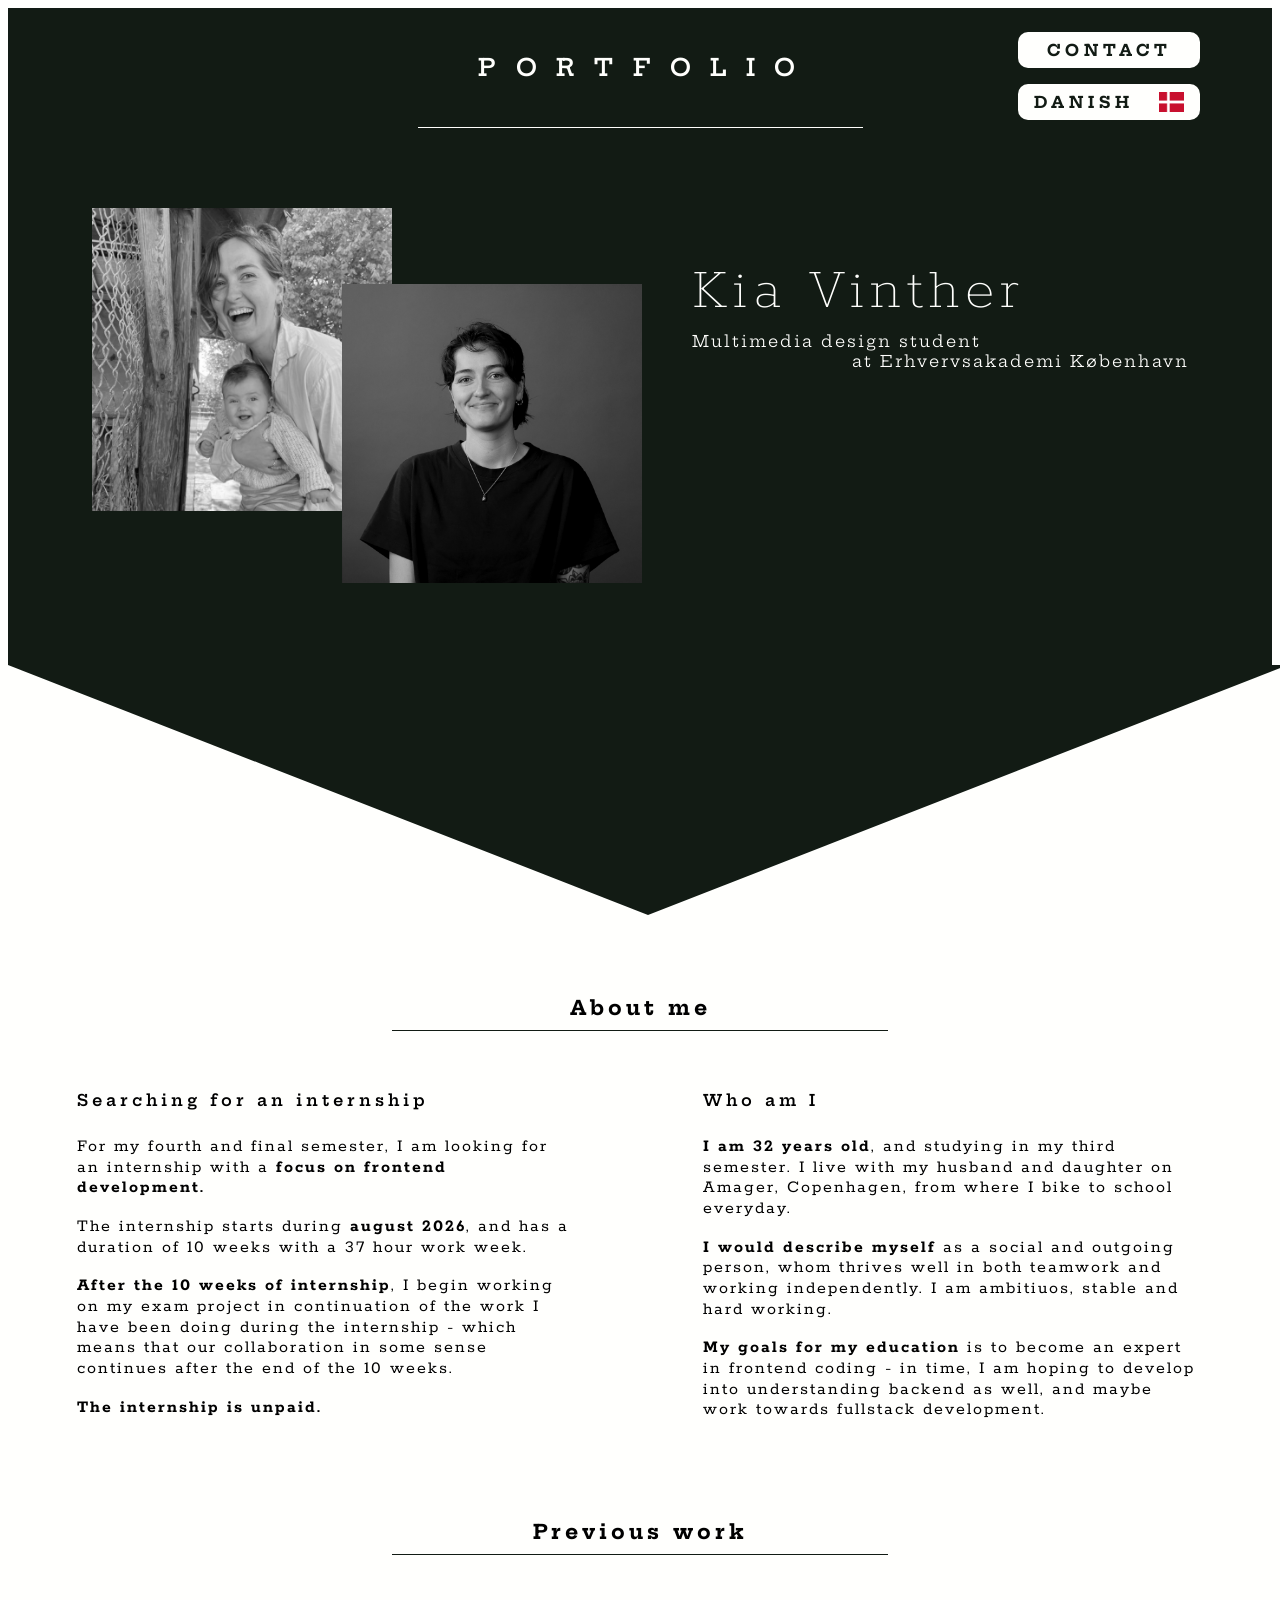
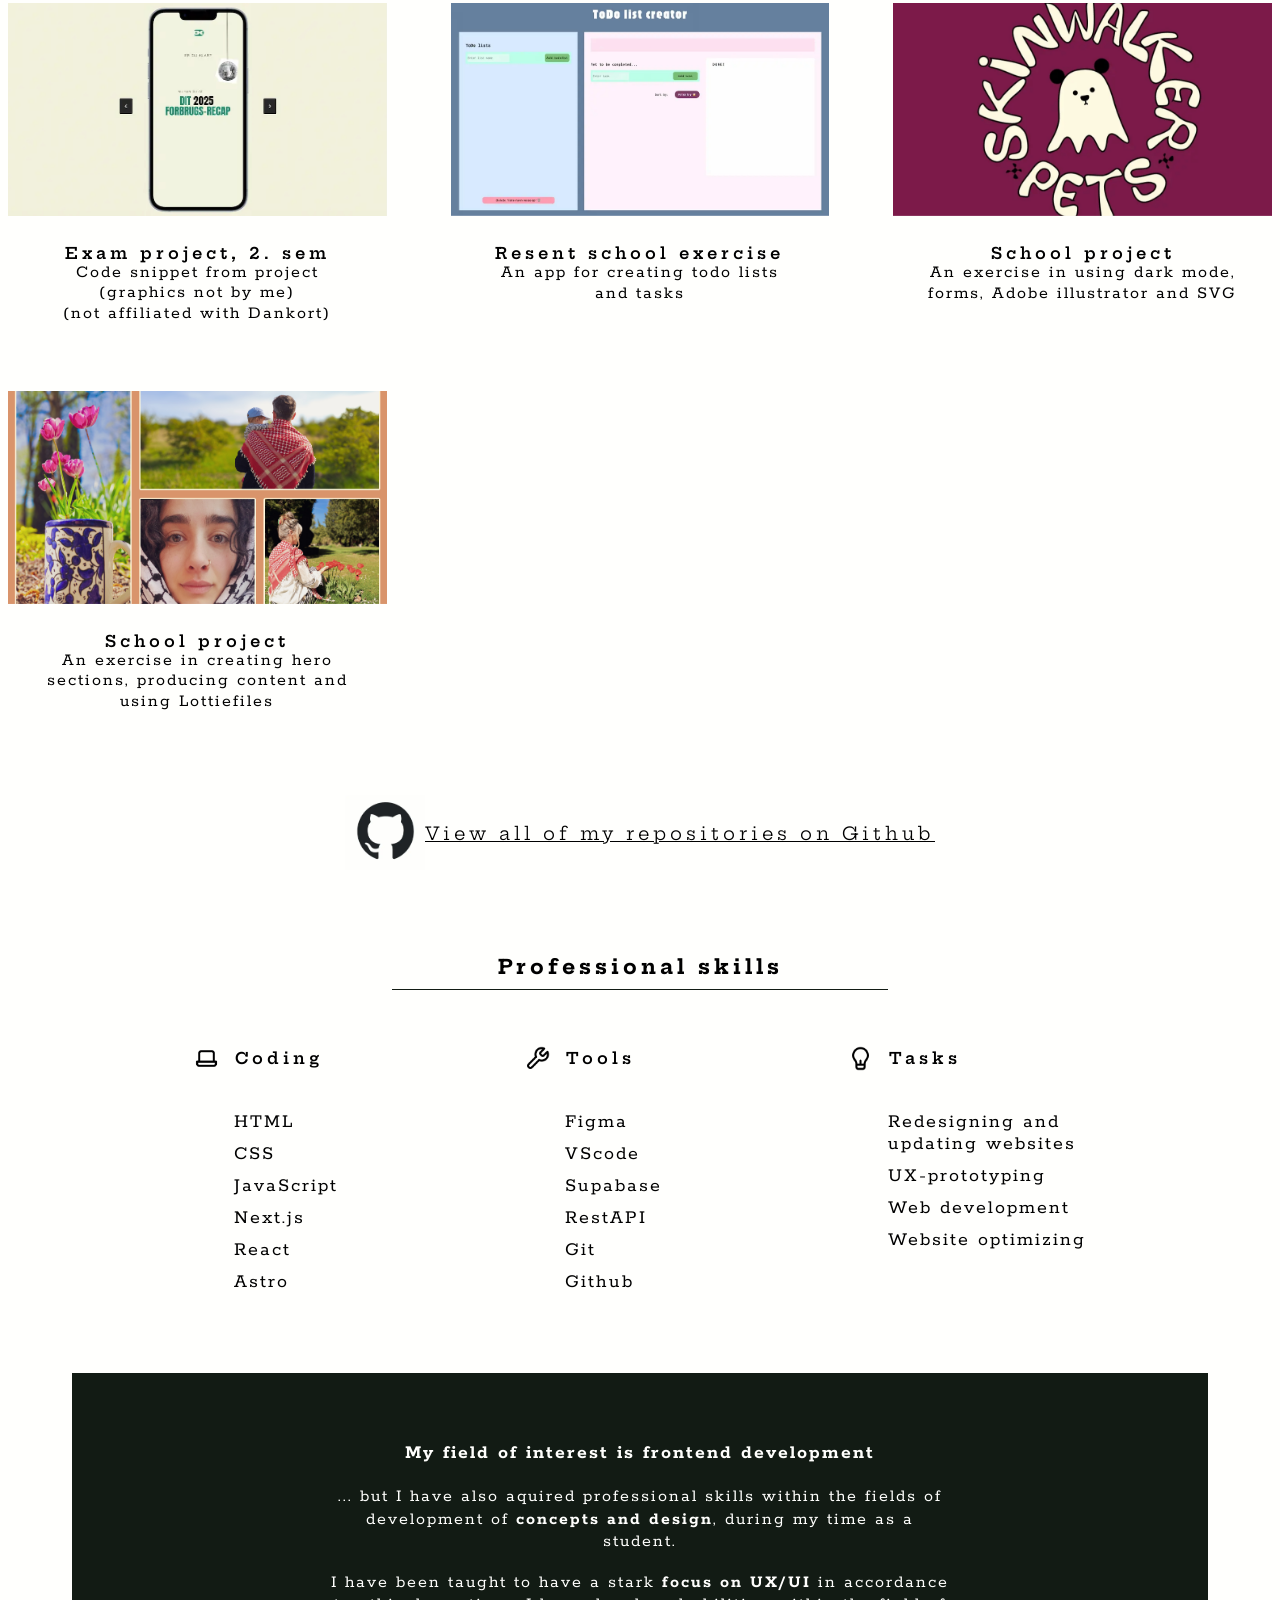
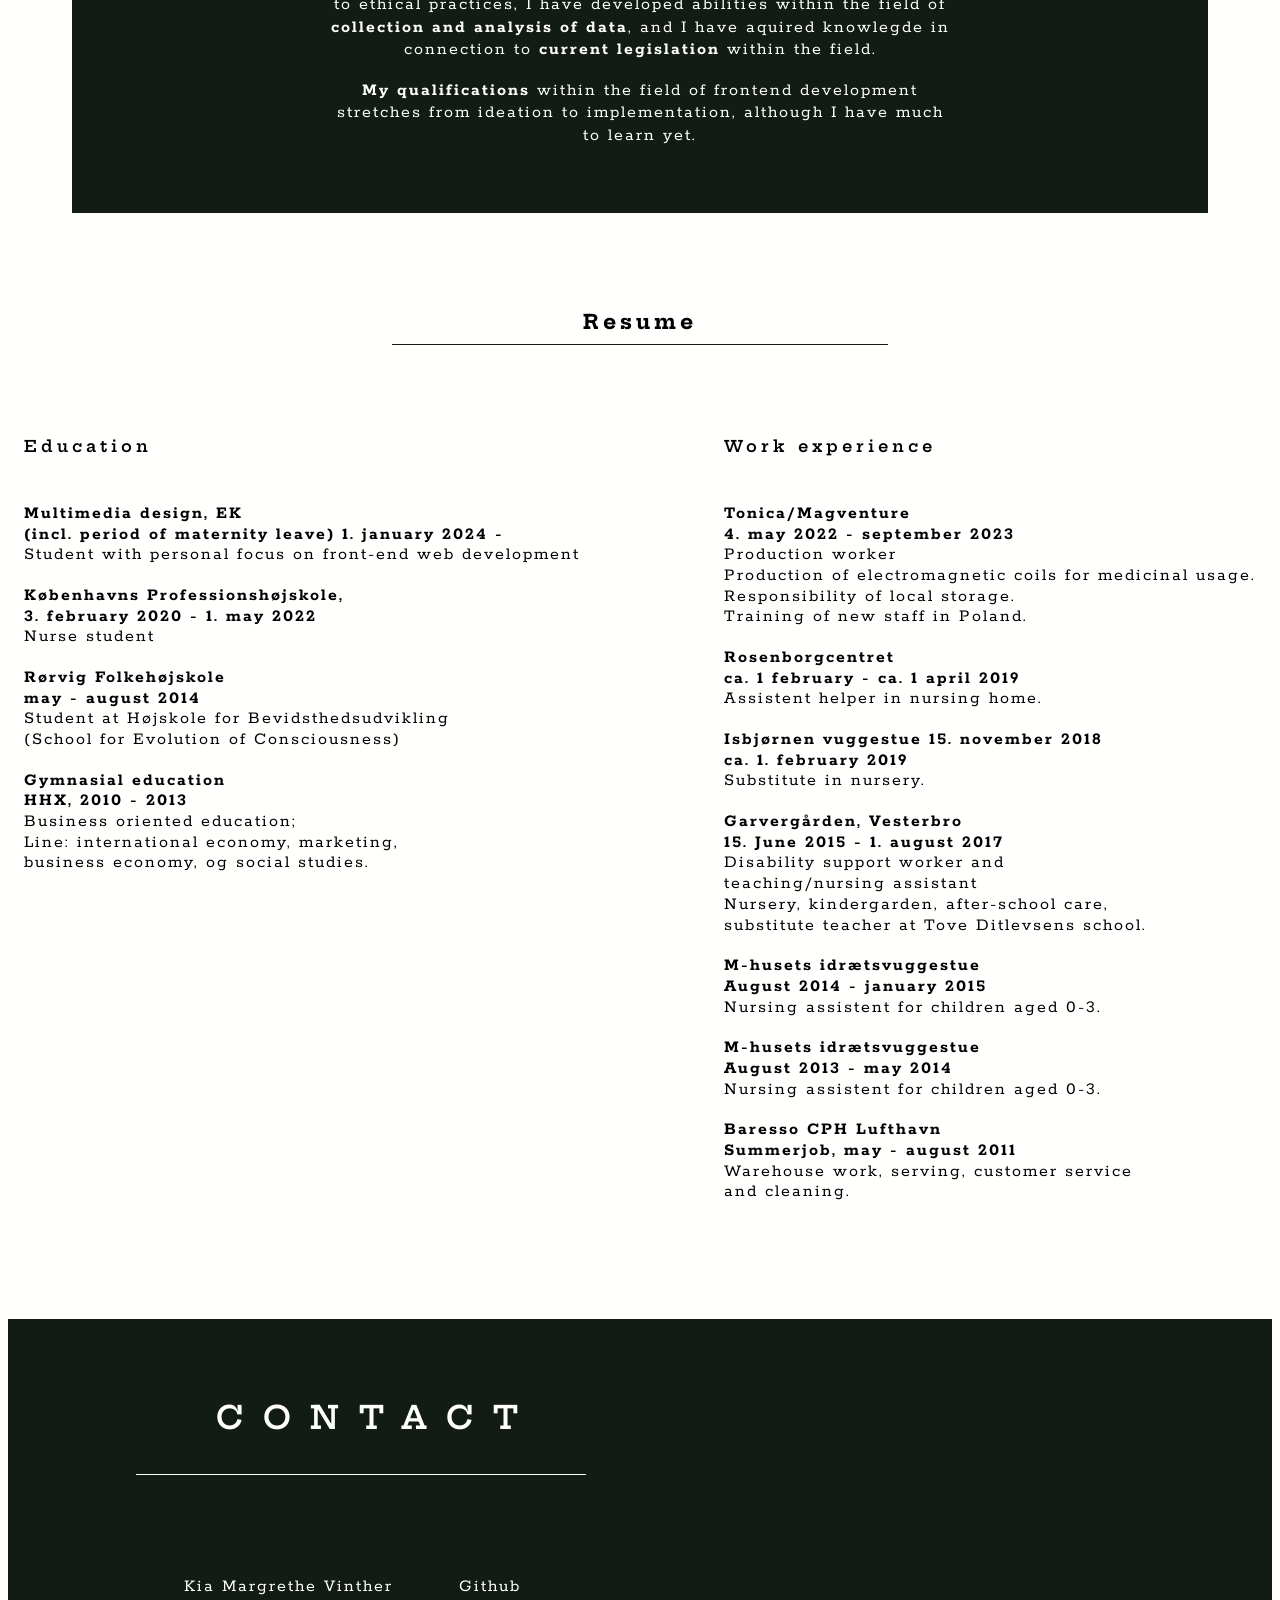
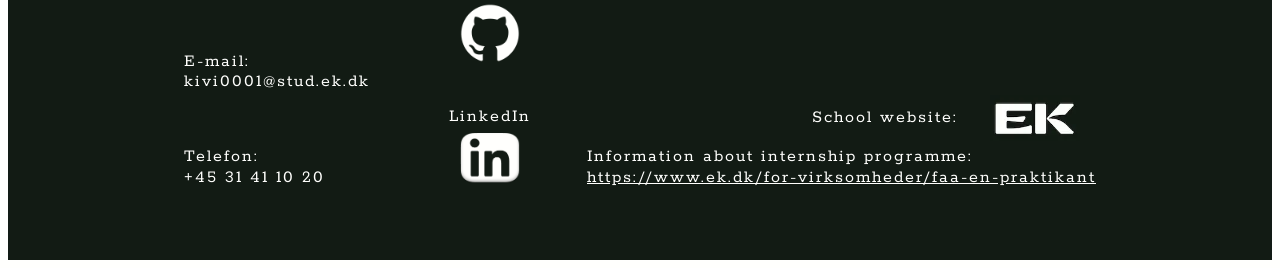
==== english.html @ f5291522 "english version added" ====
<!doctype html>
<html lang="en">
  <head>
    <meta charset="UTF-8" />
    <meta name="viewport" content="width=device-width, initial-scale=1.0" />
    <link rel="stylesheet" href="main.css" />
    <meta name="robots" content="noindex" />
    <title>Portfolio</title>
  </head>
  <body>
    <header>
      <section class="header-section">
        <div class="headline-div">
          <h1>PORTFOLIO</h1>
        </div>
        <div class="contact-button-div">
          <a href="#footer" target="_self">CONTACT</a>
          <a class="flag-btn" href="index.html" target="_self"
            >DANISH
            <img src="imgs/danish_flag.png" alt="a picture of a danish flag"
          /></a>
        </div>
      </section>
      <section class="hero-section">
        <div class="portrait-imgs">
          <img
            class="first-image"
            src="imgs/placeholder1.png"
            alt="a picture of Kia"
          />
          <img
            class="second-image"
            src="imgs/kia-foto.png"
            alt="a picture of Kia"
          />
        </div>
        <div class="name-present">
          <h2>Kia Vinther</h2>
          <h3 class="first-line">Multimedia design student</h3>
          <h3 class="second-line">at Erhvervsakademi København</h3>
        </div>
      </section>
      <section id="triangle"></section>
    </header>
    <main>
      <section class="about-me-section">
        <h4>About me</h4>
        <div class="about-me-div">
          <div class="searching-intership-div">
            <h5>Searching for an internship</h5>
            <p>
              For my fourth and final semester, I am looking for an internship
              with a <b>focus on frontend development.</b>
            </p>
            <p>
              The internship starts during <b>august 2026</b>, and has a
              duration of 10 weeks with a 37 hour work week.
            </p>
            <p>
              <b>After the 10 weeks of internship</b>, I begin working on my
              exam project in continuation of the work I have been doing during
              the internship - which means that our collaboration in some sense
              continues after the end of the 10 weeks.
            </p>
            <p><b>The internship is unpaid.</b></p>
          </div>
          <div class="who-am-i-div">
            <h5>Who am I</h5>
            <p>
              <b>I am 32 years old</b>, and studying in my third semester. I
              live with my husband and daughter on Amager, Copenhagen, from
              where I bike to school everyday.
            </p>
            <p>
              <b>I would describe myself</b> as a social and outgoing person,
              whom thrives well in both teamwork and working independently. I am
              ambitiuos, stable and hard working.
            </p>

            <p>
              <b>My goals for my education</b> is to become an expert in
              frontend coding - in time, I am hoping to develop into
              understanding backend as well, and maybe work towards fullstack
              development.
            </p>
          </div>
        </div>
      </section>
      <section class="previous-work-section">
        <h4>Previous work</h4>
        <div class="projects-div">
          <div>
            <div class="img-link">
              <a
                target="_blank"
                href="https://codepen.io/kimahivi/details/RNGwWvV"
              >
                <img
                  class="project-img"
                  src="imgs/recap.webp"
                  alt="et billede fra et udsnit af hjemmeside/projekt, som forestiller en telefon med grafisk indhold i."
                />
                <div class="overlay">
                  <p class="project-link-text">View in CodePen</p>
                </div>
              </a>
            </div>
            <h5>Exam project, 2. sem</h5>
            <p>
              Code snippet from project <br />(graphics not by me) <br />(not
              affiliated with Dankort)
            </p>
          </div>
          <div>
            <div class="img-link">
              <a
                target="_blank"
                href="https://kivi0001.github.io/todo_app_kia/"
              >
                <img
                  class="project-img"
                  src="imgs/todo.webp"
                  alt="et billede fra et udsnit af hjemmeside/projekt, af en todoliste app."
                />
                <div class="overlay">
                  <p class="project-link-text">View on Github pages</p>
                </div>
              </a>
            </div>
            <h5>Resent school exercise</h5>
            <p>An app for creating todo lists <br />and tasks</p>
          </div>
          <div>
            <div class="img-link">
              <a
                target="_blank"
                href="https://zingy-selkie-bb1a97.netlify.app/"
              >
                <img
                  class="project-img"
                  src="imgs/skinwalker.webp"
                  alt="et billede fra et udsnit af hjemmeside/projekt, af et logo med et spøgelse, og teksten: skinwalker pets."
                />
                <div class="overlay">
                  <p class="project-link-text">View on Netlify</p>
                </div>
              </a>
            </div>
            <h5>School project</h5>
            <p>
              An exercise in using dark mode,<br />forms, Adobe illustrator and
              SVG
            </p>
          </div>
          <div>
            <div class="img-link">
              <a
                target="_blank"
                href="https://joyful-beijinho-b82fd0.netlify.app/"
              >
                <img
                  class="project-img"
                  src="imgs/palestine.png"
                  alt="et billede fra et udsnit af hjemmeside/projekt, som forestiller fire forskellige billeder af mennesker og natur."
                />
                <div class="overlay">
                  <p class="project-link-text">View on Netlify</p>
                </div>
              </a>
            </div>
            <h5>School project</h5>
            <p>
              An exercise in creating hero <br />sections, producing content and
              <br />
              using Lottiefiles
            </p>
          </div>
        </div>
        <div class="view-github-div">
          <a
            target="_blank"
            href="https://github.com/kivi0001?tab=repositories"
          >
            <img src="imgs/github-for-light-bg.webp" alt="github logo" />
          </a>
          <a
            class="view-on-git-p"
            target="_blank"
            href="https://github.com/kivi0001?tab=repositories"
          >
            <p>View all of my repositories on Github</p>
          </a>
        </div>
      </section>
      <section class="professional-skills-section">
        <h4>Professional skills</h4>
        <div class="competencies-div">
          <div class="coding-div">
            <div class="prof-skills-headlines-divs">
              <div class="icon">
                <img
                  src="imgs/laptop.png"
                  alt="et ikon som forestiller en bærbar computer."
                />
              </div>
              <h5>Coding</h5>
            </div>
            <ul class="coding-ul">
              <li>HTML</li>
              <li>CSS</li>
              <li>JavaScript</li>
              <li>Next.js</li>
              <li>React</li>
              <li>Astro</li>
            </ul>
          </div>
          <div class="tools-div">
            <div class="prof-skills-headlines-divs">
              <div class="icon">
                <img
                  src="imgs/tool.png"
                  alt="et ikon som forestiller en svensknøgle."
                />
              </div>
              <h5>Tools</h5>
            </div>
            <ul class="tools-ul">
              <li>Figma</li>
              <li>VScode</li>
              <li>Supabase</li>
              <li>RestAPI</li>
              <li>Git</li>
              <li>Github</li>
            </ul>
          </div>
          <div class="tasks-div">
            <div class="prof-skills-headlines-divs">
              <div class="icon">
                <img
                  src="imgs/tasks_lightbulb.png"
                  alt="et ikon som forestiller en elpære."
                />
              </div>
              <h5>Tasks</h5>
            </div>
            <ul class="tasks-ul">
              <li>Redesigning and <br />updating websites</li>
              <li>UX-prototyping</li>
              <li>Web development</li>
              <li>Website optimizing</li>
            </ul>
          </div>
        </div>
        <div class="my-field-of-interest-div">
          <p class="first-line-p">
            My field of interest is frontend development
          </p>
          <p>
            ... but I have also aquired professional skills within the fields of
            development of <b>concepts and design</b>, during my time as a
            student.
          </p>

          <p>
            I have been taught to have a stark <b>focus on UX/UI</b> in
            accordance to ethical practices, I have developed abilities within
            the field of <b>collection and analysis of data</b>, and I have
            aquired knowlegde in connection to <b>current legislation</b> within
            the field.
          </p>

          <p>
            <b>My qualifications</b> within the field of frontend development
            stretches from ideation to implementation, although I have much to
            learn yet.
          </p>
        </div>
      </section>
      <section class="resume-section">
        <h4>Resume</h4>
        <div class="resume-div">
          <div class="education-div">
            <h5>Education</h5>
            <ul>
              <li>
                <p>
                  Multimedia design, EK <br />(incl. period of maternity leave)
                  1. january 2024 -
                </p>
                <p>Student with personal focus on front-end web development</p>
              </li>
              <li>
                <p>
                  Københavns Professionshøjskole, <br />3. february 2020 - 1.
                  may 2022
                </p>
                <p>Nurse student</p>
              </li>
              <li>
                <p>Rørvig Folkehøjskole <br />may - august 2014</p>
                <p>
                  Student at Højskole for Bevidsthedsudvikling <br />(School for
                  Evolution of Consciousness)
                </p>
              </li>
              <li>
                <p>Gymnasial education <br />HHX, 2010 - 2013</p>
                <p>
                  Business oriented education; <br />Line: international
                  economy, marketing, <br />business economy, og social studies.
                </p>
              </li>
            </ul>
          </div>
          <div class="work-experience-div">
            <h5>Work experience</h5>
            <ul>
              <li>
                <p>Tonica/Magventure <br />4. may 2022 - september 2023</p>
                <p>
                  Production worker <br />
                  Production of electromagnetic coils for medicinal usage.
                  <br />Responsibility of local storage. <br />Training of new
                  staff in Poland.
                </p>
              </li>
              <li>
                <p>Rosenborgcentret <br />ca. 1 february - ca. 1 april 2019</p>
                <p>Assistent helper in nursing home.</p>
              </li>
              <li>
                <p>
                  Isbjørnen vuggestue 15. november 2018 <br />ca. 1. february
                  2019
                </p>
                <p>Substitute in nursery.</p>
              </li>
              <li>
                <p>
                  Garvergården, Vesterbro <br />15. June 2015 - 1. august 2017
                </p>
                <p>
                  Disability support worker and <br />teaching/nursing assistant
                  <br />Nursery, kindergarden, after-school care,
                  <br />substitute teacher at Tove Ditlevsens school.
                </p>
              </li>
              <li>
                <p>M-husets idrætsvuggestue <br />August 2014 - january 2015</p>
                <p>Nursing assistent for children aged 0-3.</p>
              </li>
              <li>
                <p>M-husets idrætsvuggestue <br />August 2013 - may 2014</p>
                <p>Nursing assistent for children aged 0-3.</p>
              </li>
              <li>
                <p>Baresso CPH Lufthavn <br />Summerjob, may - august 2011</p>
                <p>
                  Warehouse work, serving, customer service <br />and cleaning.
                </p>
              </li>
            </ul>
          </div>
        </div>
      </section>
    </main>
    <footer id="footer">
      <div class="footer-headline-div">
        <h1>CONTACT</h1>
      </div>
      <section class="footer-contact-section">
        <div class="personal-contact-info-div">
          <p>Kia Margrethe Vinther</p>
          <p>E-mail: <br />kivi0001@stud.ek.dk</p>
          <p>Telefon: <br />+45 31 41 10 20</p>
        </div>
        <div class="links-git-linkedin-div">
          <div class="github-footer-div">
            <p>Github</p>
            <a
              target="_blank"
              href="https://github.com/kivi0001?tab=repositories"
            >
              <img src="imgs/github-for-dark-bg.png" alt="Et github ikon." />
            </a>
          </div>
          <div class="linkedin-footer-div">
            <p>LinkedIn</p>
            <a
              target="_blank"
              href="https://www.linkedin.com/in/kia-vinther-4b3834bb/"
            >
              <img src="imgs/linked-in-icon.png" alt="Et linkedin ikon." />
            </a>
          </div>
        </div>
        <div class="school-info-div">
          <div class="school-website-div">
            <p>School website:</p>
            <a target="_blank" href="https://www.ek.dk/">
              <img
                src="imgs/ek-logo.webp"
                alt="et logo fra Københavns Erhvervsakademi."
              />
            </a>
          </div>
          <div class="internship-link-div">
            <p>Information about internship programme:</p>
            <a
              target="_blank"
              href="https://www.ek.dk/for-virksomheder/faa-en-praktikant"
              >https://www.ek.dk/for-virksomheder/faa-en-praktikant</a
            >
          </div>
        </div>
      </section>
    </footer>
  </body>
</html>
---- main.css ----
@font-face {
    font-family: 'rokkitt';
    src: url(fonts/Rokkitt/Rokkitt-VariableFont_wght.ttf);
}

@font-face {
    font-family: 'hepta';
    src: url(fonts/Hepta_Slab/HeptaSlab-VariableFont_wght.ttf);
}

/* GENERAL STYLES */

html, body{
    background-color: #fffffd;
    scroll-behavior: smooth;
}

h1{
    padding: 1em 2em 0.5em 2.5em;
    letter-spacing: 20px;
    font-weight: 600;
}

h2,
p{
    font-family: rokkitt;
}

p{
    font-size: 18px;
    line-height: 1.15;
    letter-spacing: 2px
}

h1,
h3,
h4,
h5{
    font-family: hepta;
}

h4{
    font-size: 20px;
    letter-spacing: 4px;
    text-align: center;
    margin: 4em 30vw 1em 30vw;
    border-bottom: 1.5px solid #121B14;
    padding-bottom: 0.5em;
}

h5{
    font-size: 16px;
    letter-spacing: 4px;
    font-weight: 600;
}

li{
    font-family: rokkitt;
    font-size: 20px;
    letter-spacing: 2px;
    list-style-type: none;
}

/* HEADER */

.header-section{
    background-color: #121B14;
    color: #fffffd;
    display: grid;
    grid-template-columns: 1fr 1fr 1fr;
        padding: 0em 4em;
}


.headline-div{
    grid-column: 2;
    text-align: center;
    border-bottom: 1.5px solid #fffffd;
}

.contact-button-div{
    margin-top: 1em;
    display: flex;
    flex-direction: column;
    align-items: end;
}

.contact-button-div a{
    background-color: #fffffd;
    color: #121B14;
    padding: 0.5em 1em;
    margin: 0.5em;
    width: 150px;
    text-decoration: none;
    font-weight: 600;
    letter-spacing: 5px;
    font-family: hepta;
    font-weight: bold;
    text-align: center;
    border-radius: 10px;
}

.contact-button-div a:hover{
    background-color: #121B14;
    color: #fffffd;
    border: 1.5px solid #fffffd;
    cursor: pointer;
}

.flag-btn{
    display: flex;
    justify-content: space-between;
}

.flag-btn img{
    width: 25px;
}

.hero-section{
    background-color: #121B14;
    color: #fffffd;
    display: flex;
    padding: 5em 4em;
    justify-content: center;
}

.portrait-imgs{
    display: grid;
    grid-template-columns: repeat(12, 1fr);
}

.first-image,
.second-image{
    max-width: 300px;
   
}

.first-image{
    grid-column: 1 / 7;
    grid-row: 1 / 5;
}

.second-image{
    grid-column: 6 / -1;
    grid-row: 2 / 6;
}

.name-present{
    display: flex;
    flex-direction: column;
}

.name-present h2{
    font-weight: 100;
    font-size: 60px;
    letter-spacing: 6px;
    margin-bottom: 5px;
}

.first-line,
.second-line{
    font-size: 16px;
    font-weight:normal;
    letter-spacing: 2px;
    margin: 0;
}

.second-line{
    padding-left: 10em;
}

#triangle{
    display: grid;
    Grid-template-columns: repeat(auto-fit, minmax(400px, 1fr));
      width: 0;
      height: 0;
      border-left: 50vw solid transparent;
      border-right: 50vw solid transparent;
      border-top: 250px solid #121B14;
    
}


/* MAIN */

main{
    max-width: 1600px;
    margin: auto;
}

/* ABOUT ME */

.about-me-div{
    display: flex;
    flex-wrap: wrap;
    justify-content: center;
    gap: 10%;
    margin-top: 2em;
}

.about-me-div div{
    max-width: 500px;
}


/* PREVIOUS WORK */
/* mangler hover funktioner */

.previous-work-section{
    margin-top: 5em;
}

.projects-div{
    display: grid;
    Grid-template-columns: repeat(auto-fit, minmax(350px, 1fr));
    row-gap: 3em;
    column-gap: 4em;
    margin-top: 3em;
    align-content: center;
}

.projects-div div h5{
    text-align: center;
}


.img-link{
    max-width: 500px;
    position: relative;
}


.img-link img{
    max-width: 100%;
    height: 100%;
    object-fit: contain;
}

.project-img {
  display: block;
  width: 100%;
  height: auto;
}

.overlay {
  position: absolute;
  top: 0;
  bottom: 0;
  left: 0;
  right: 0;
  height: 100%;
  width: 100%;
  opacity: 0;
  transition: .5s ease;
  background-color: #121B14;
}

.img-link:hover .overlay {
  opacity: 85%;
}

.project-link-text {
  color: white;
  font-size: 24px;
  text-decoration: underline;
  line-height: 1.5;
  position: absolute;
  top: 50%;
  left: 50%;
  transform: translate(-50%, -50%);
  text-align: center;
}


.projects-div h5{
    margin-bottom: 0;
}

.projects-div p{
    margin-top: 0;
    text-align: center;
}

.view-github-div{
    display: flex;
    flex-wrap: wrap;
    justify-content: center;
    align-items: center;
    margin: 4em;
}

.view-github-div a{
    color: black;
}

.view-github-div p{
    font-family: hepta;
    letter-spacing: 4px;
}

.view-github-div a img{
    max-width: 80px;
    height: 75px;
}

.view-on-git-p p:hover{
    cursor: pointer;
    font-size: 18px;
    font-weight: bold;
    padding: 1em;
    border: 1.5px solid #121B14;
    border-radius: 20px;
}

.git-logo-div img{
    width: 100%;
    height: 100%;
    object-fit: cover;
}

/* PROFESSIONAL SKILLS */

.competencies-div{
    display: flex;
    flex-wrap: wrap;
    justify-content: space-evenly;
    margin-top: 2rem;
}

.prof-skills-headlines-divs{
    display: flex;
    align-items: center;
    column-gap: 1em;
}

.tasks-ul li,
.tools-ul li,
.coding-ul li{
    margin-top: 0.5em;
}

.icon{
    max-width: 25px;
    height: 25px;
}
.icon img{
    width: 100%;
    height: auto;
}

.my-field-of-interest-div{
    background-color: #121B14;
    color: #fffffd;
    text-align: center;
    padding: 3em 20vw;
    margin: 5vw;
}


.my-field-of-interest-div p{
    line-height: 1.25;
}
.first-line-p{
    font-size: 20px;
    font-weight: bold;
    
}

/* RESUME */

.resume-section{
    margin-top: 6em;
    margin-bottom: 6em;
}

.resume-div{
    display: flex;
    flex-wrap: wrap;
    justify-content: space-evenly;
    column-gap: 8em;
    margin-top: 4em;
}

ul li p:first-child{
    font-weight: bold;
}

li p{
    margin: 0;
}



.education-div ul,
.work-experience-div ul{
    padding: 0;
    margin-top: 3em;
}

.education-div ul li,
.work-experience-div ul li{
    margin-bottom: 1em;
}

/* FOOTER */

footer{
    background-color: #121B14;
    color: #fffffd;
    padding: 1.5em 8em;
}

.footer-headline-div{
    max-width: 450px;
    text-align: center;
    border-bottom: 1.5px solid #fffffd;
}

.footer-contact-section{
    display: flex;
    flex-wrap: wrap;
    justify-content: space-between;
    padding: 3em;

}

.personal-contact-info-div p{
    margin-top: 3em;
}

.personal-contact-info-div p:last-child{
    margin-bottom: 0;
}

.links-git-linkedin-div{
    margin-top: auto;
}

.links-git-linkedin-div div a img{
    max-width: 60px;
}

.links-git-linkedin-div div{
    margin-top: 2.5em;
    text-align: center;
}

.links-git-linkedin-div div p{
    margin-bottom: 5px;
}

.github-footer-div a img:hover{
    border: 2px solid #fffffd;
    border-radius: 35px;
    padding: 4px;
}

.linkedin-footer-div a img:hover{
    border: 2px solid #fffffd;
    border-radius: 20px;
    padding: 4px 4px 2px 4px;
}

.school-website-div{
    display: flex;
    column-gap: 1em;
    justify-content: end;
}

.school-info-div{
    margin-top: auto;
}

.school-website-div a img{
    max-width: 90px;
    margin-top: 5px;
}

.school-website-div a{
    padding: 0em 1em;
}

.school-website-div a:hover{
    border: 2px solid #fffffd;
    border-radius: 10px;
}

.internship-link-div p{
    margin: 0;
}

.internship-link-div a{
    font-size: 18px;
    font-family: rokkitt;
    letter-spacing: 2px;
    color: #fffffd;
}

.internship-link-div a:hover{
    border: 2px solid #fffffd;
    border-radius: 10px;
}



@media (max-width: 800px) {
    .header-section{
        display: block;
        padding: 0em 2em;
    }

    .contact-button-div{
        flex-direction: row;
        justify-content: center;
    }

    .contact-button-div a{
        width: 100px;
        font-size: 10px;
    }

    .flag-btn img{
        width: 18px;
    }

    .headline-div{
        padding-top: 1em;
        margin-bottom: 1em;
    }
    h1{
        font-size: 14px;
        padding: 1em 1em 0.5em 1.5em;
        text-align: center;
    }

    .first-image{
        display: none;
    }

    .second-image{
        grid-column: 1 / -1;
        grid-row: 1 / 2;
    }

    .name-present h2{
        font-size: 32px;
    }

    .first-line,
    .second-line{
        font-size: 12px;
        padding: 0 1em;

    }

    .hero-section{
        flex-direction: column;
        align-items: center;
        padding: 2em;
    }

    .headline-div{
        grid-column: 1;
    }


    #triangle{
        border-top: 100px solid #121B14;
    }

    h4{
        margin: 4em;
    }
    .about-me-div{
        gap: 0;
    }

    .projects-div div h5{
        text-align: center;
    }

    .view-on-git-p{
        display: none;
    }

    .competencies-div{
        flex-direction: column;
        align-items: center;
    }

    .competencies-div div{
        width: 275px;
    }

    .my-field-of-interest-div{
        padding: 3em;
    }

    #footer{
        padding: 1em;
    }

    .footer-headline-div{
        margin: 1em 3em;
    }

    .footer-contact-section{
        flex-direction: column;
        row-gap: 2em;
        padding: 2em;
    }

    .personal-contact-info-div p{
        margin-top: 1em;
    }

    .links-git-linkedin-div{
        display: flex;
        justify-content: space-around;
    }

    .linkedin-footer-div a img{
        margin-top: 5px;
    }

   .school-info-div{
    margin-top: 2em;
   }

   .school-website-div{
    justify-content: space-between;
    column-gap: 0;
   }

   .internship-link-div{
    margin-top: 2em;
   }

}
/* Generelt mangler:

bevægelse i scroll funktioner
engelsk version */
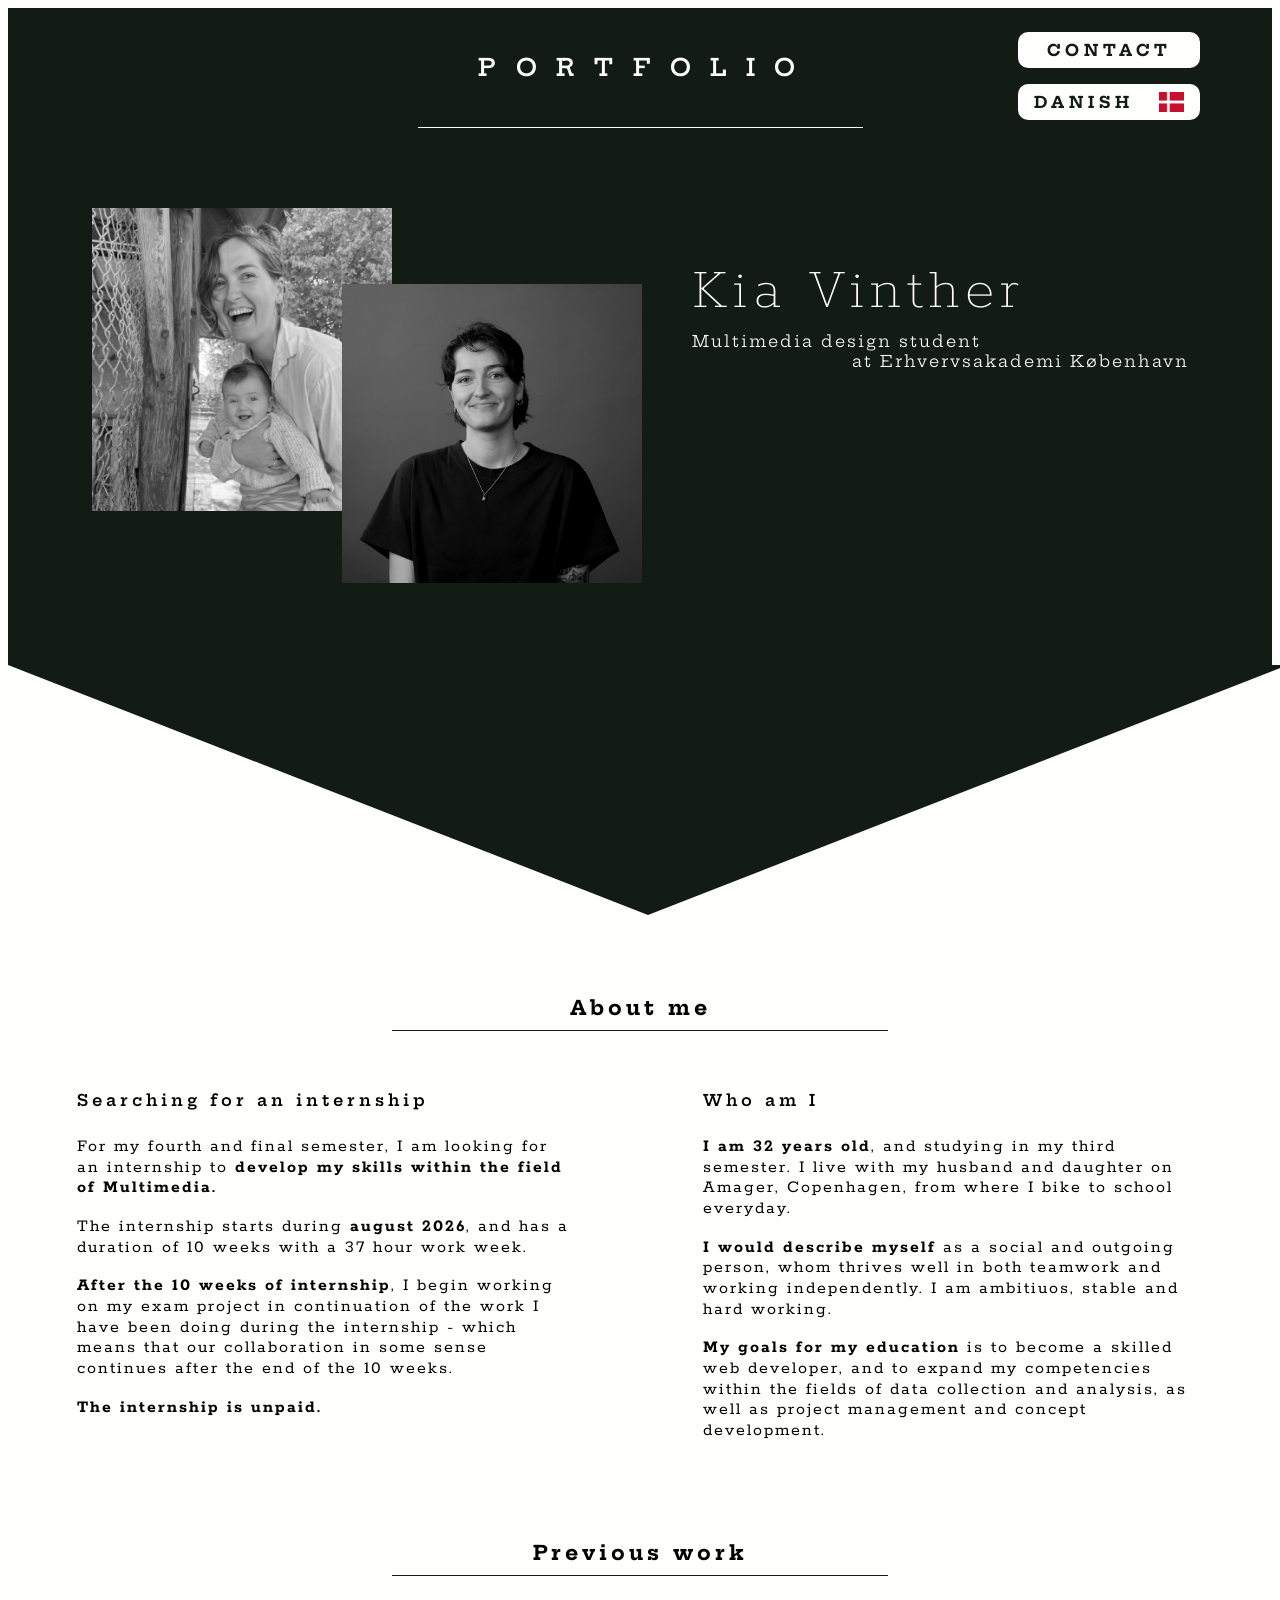
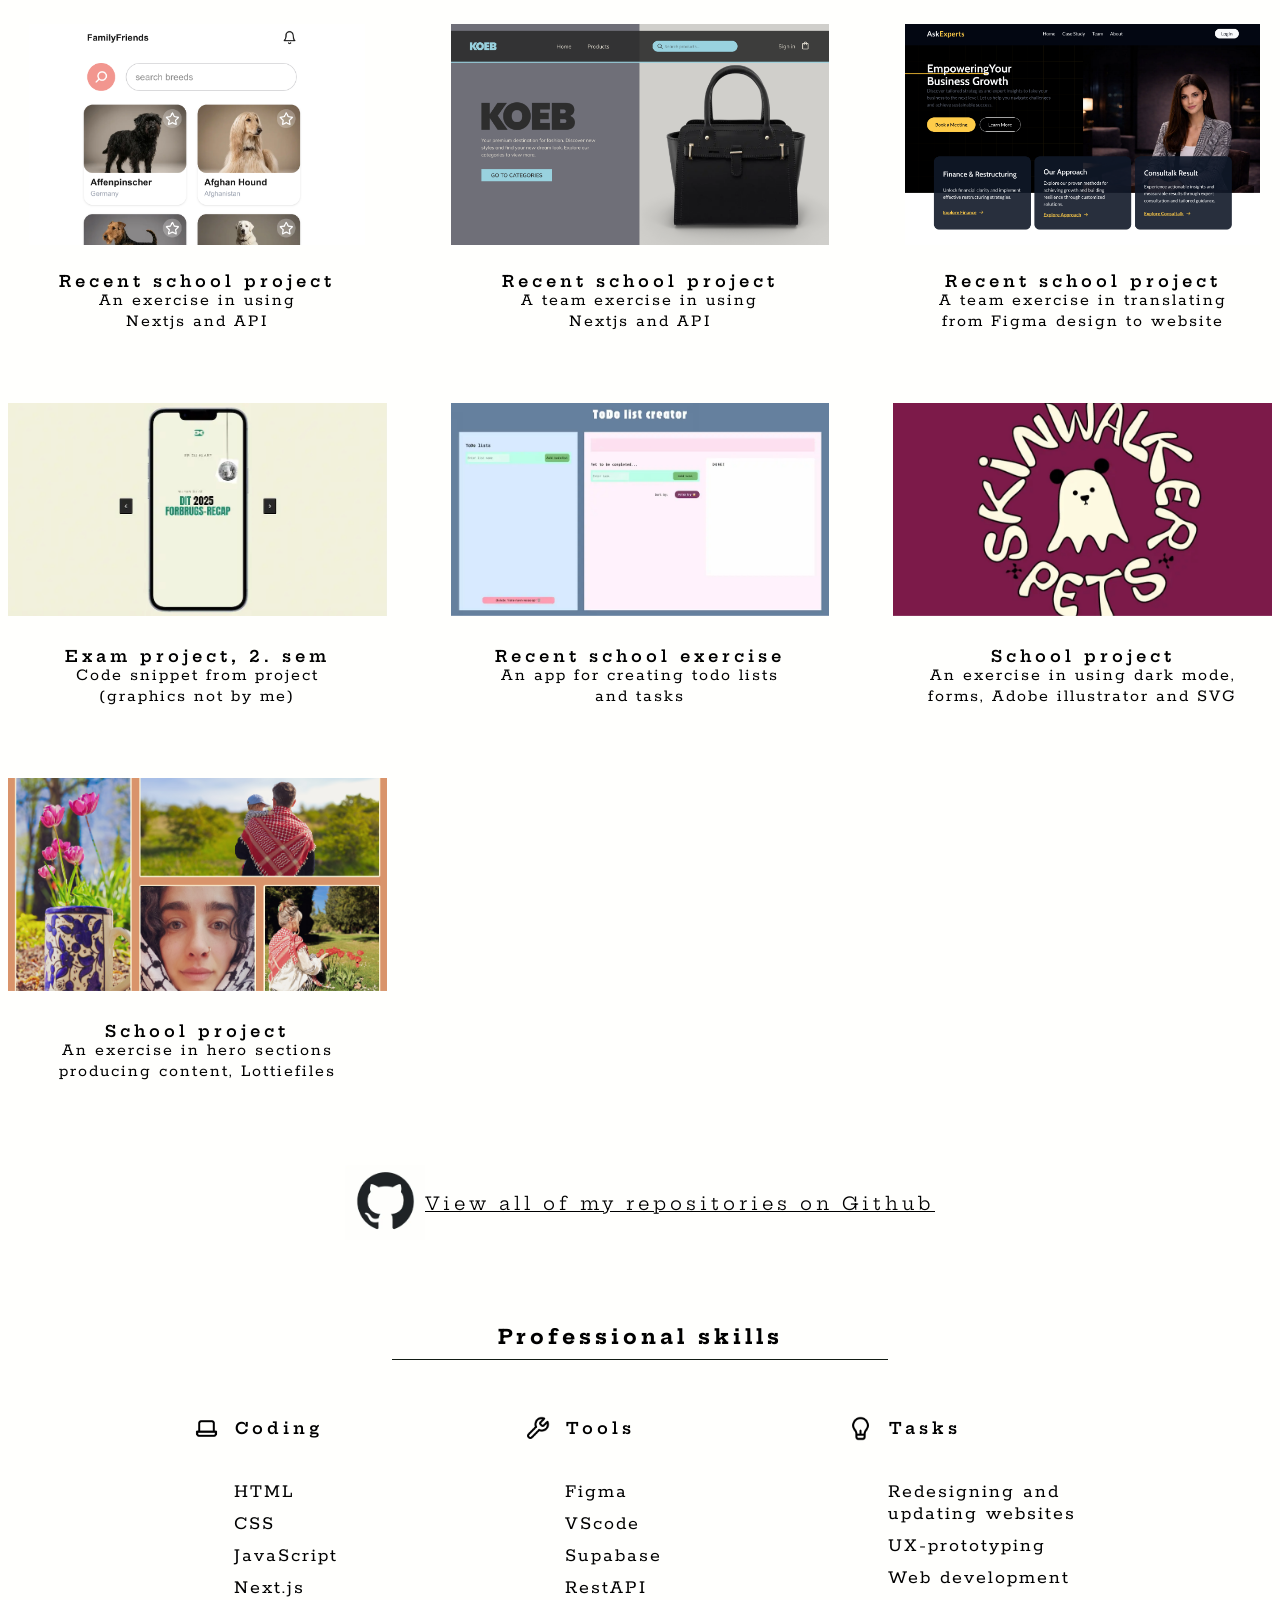
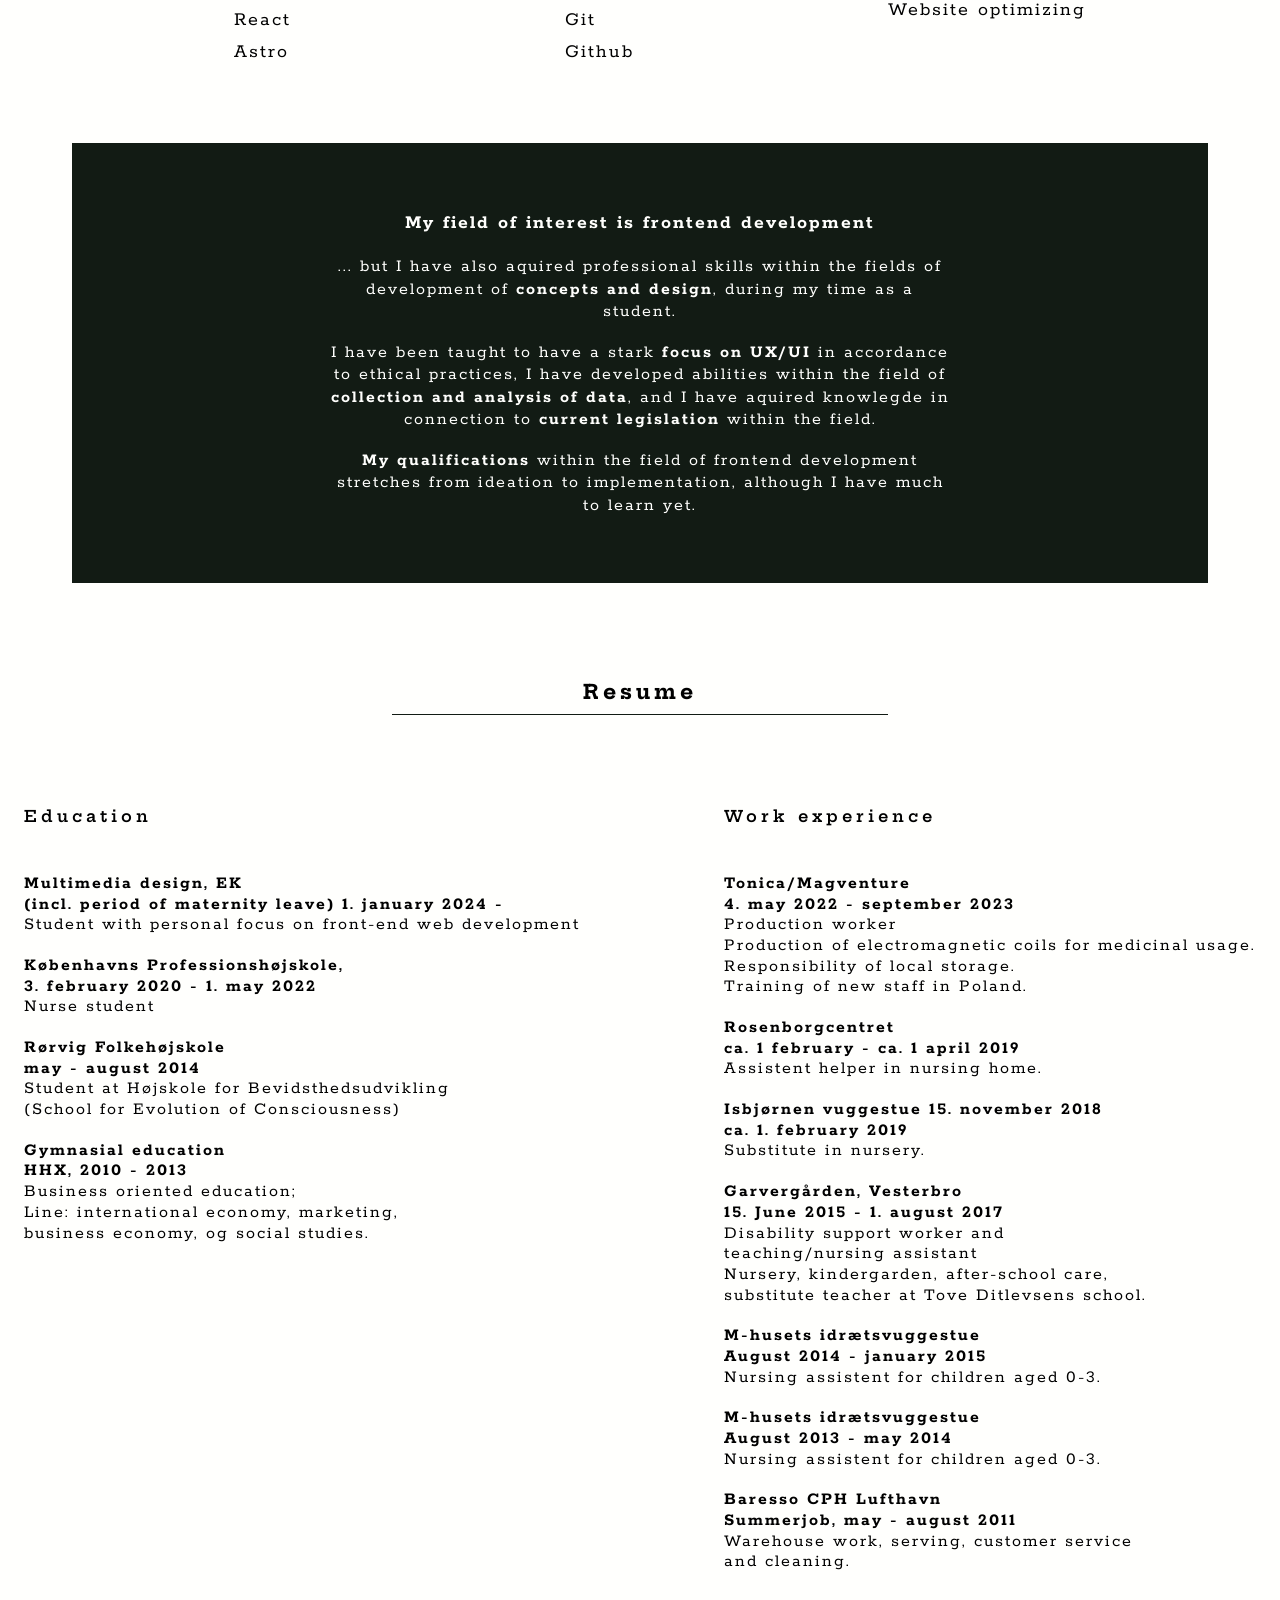
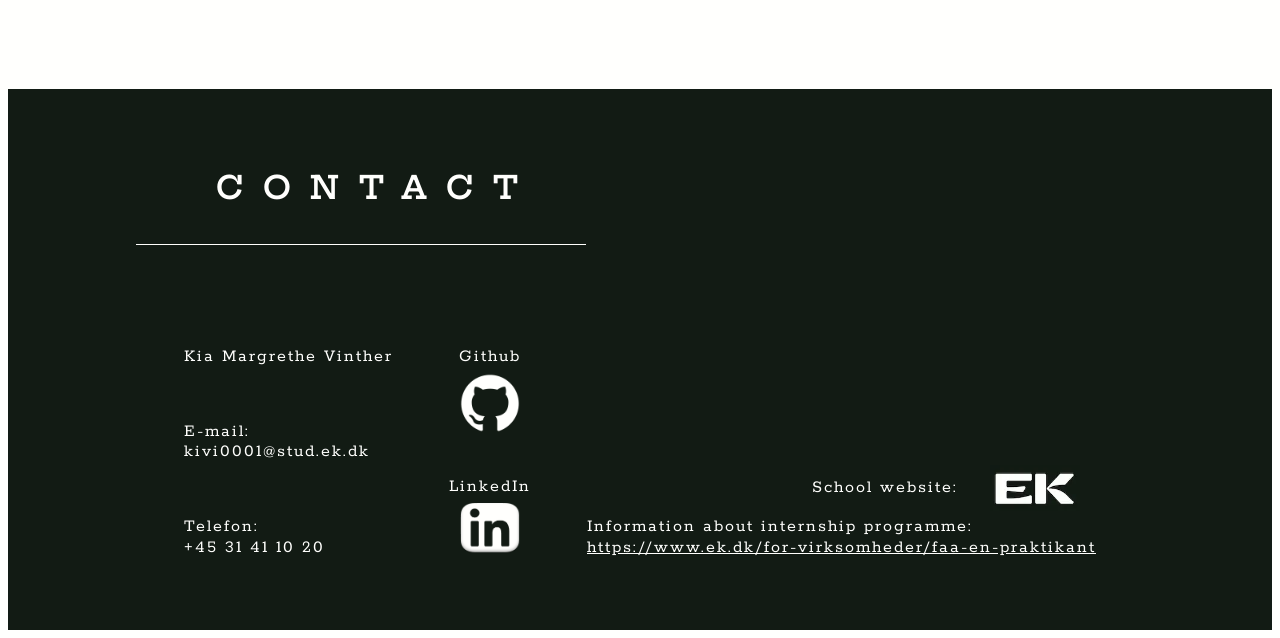
==== commit da54d61b: "update af interessefelter og portfolio projekter" ====
--- a/english.html
+++ b/english.html
@@ -2,7 +2,10 @@
 <html lang="en">
   <head>
     <meta charset="UTF-8" />
-    <meta name="viewport" content="width=device-width, initial-scale=1.0" />
+    <meta
+      name="viewport"
+      content="width=device-width, initial-scale=1.0"
+    />
     <link rel="stylesheet" href="main.css" />
     <meta name="robots" content="noindex" />
     <title>Portfolio</title>
@@ -14,10 +17,17 @@
           <h1>PORTFOLIO</h1>
         </div>
         <div class="contact-button-div">
-          <a href="#footer" target="_self">CONTACT</a>
-          <a class="flag-btn" href="index.html" target="_self"
+          <a href="#footer" target="_self"
+            >CONTACT</a
+          >
+          <a
+            class="flag-btn"
+            href="index.html"
+            target="_self"
             >DANISH
-            <img src="imgs/danish_flag.png" alt="a picture of a danish flag"
+            <img
+              src="imgs/danish_flag.png"
+              alt="a picture of a danish flag"
           /></a>
         </div>
       </section>
@@ -36,8 +46,12 @@
         </div>
         <div class="name-present">
           <h2>Kia Vinther</h2>
-          <h3 class="first-line">Multimedia design student</h3>
-          <h3 class="second-line">at Erhvervsakademi København</h3>
+          <h3 class="first-line">
+            Multimedia design student
+          </h3>
+          <h3 class="second-line">
+            at Erhvervsakademi København
+          </h3>
         </div>
       </section>
       <section id="triangle"></section>
@@ -49,39 +63,59 @@
           <div class="searching-intership-div">
             <h5>Searching for an internship</h5>
             <p>
-              For my fourth and final semester, I am looking for an internship
-              with a <b>focus on frontend development.</b>
-            </p>
-            <p>
-              The internship starts during <b>august 2026</b>, and has a
-              duration of 10 weeks with a 37 hour work week.
-            </p>
-            <p>
-              <b>After the 10 weeks of internship</b>, I begin working on my
-              exam project in continuation of the work I have been doing during
-              the internship - which means that our collaboration in some sense
-              continues after the end of the 10 weeks.
-            </p>
-            <p><b>The internship is unpaid.</b></p>
+              For my fourth and final semester, I
+              am looking for an internship to
+              <b
+                >develop my skills within the
+                field of Multimedia.</b
+              >
+            </p>
+            <p>
+              The internship starts during
+              <b>august 2026</b>, and has a
+              duration of 10 weeks with a 37 hour
+              work week.
+            </p>
+            <p>
+              <b
+                >After the 10 weeks of
+                internship</b
+              >, I begin working on my exam
+              project in continuation of the work
+              I have been doing during the
+              internship - which means that our
+              collaboration in some sense
+              continues after the end of the 10
+              weeks.
+            </p>
+            <p>
+              <b>The internship is unpaid.</b>
+            </p>
           </div>
           <div class="who-am-i-div">
             <h5>Who am I</h5>
             <p>
-              <b>I am 32 years old</b>, and studying in my third semester. I
-              live with my husband and daughter on Amager, Copenhagen, from
-              where I bike to school everyday.
-            </p>
-            <p>
-              <b>I would describe myself</b> as a social and outgoing person,
-              whom thrives well in both teamwork and working independently. I am
+              <b>I am 32 years old</b>, and
+              studying in my third semester. I
+              live with my husband and daughter on
+              Amager, Copenhagen, from where I
+              bike to school everyday.
+            </p>
+            <p>
+              <b>I would describe myself</b> as a
+              social and outgoing person, whom
+              thrives well in both teamwork and
+              working independently. I am
               ambitiuos, stable and hard working.
             </p>
 
             <p>
-              <b>My goals for my education</b> is to become an expert in
-              frontend coding - in time, I am hoping to develop into
-              understanding backend as well, and maybe work towards fullstack
-              development.
+              <b>My goals for my education</b> is
+              to become a skilled web developer,
+              and to expand my competencies within
+              the fields of data collection and
+              analysis, as well as project
+              management and concept development.
             </p>
           </div>
         </div>
@@ -93,6 +127,81 @@
             <div class="img-link">
               <a
                 target="_blank"
+                href="https://family-friends-nine.vercel.app/"
+              >
+                <img
+                  class="project-img"
+                  src="imgs/dogapi.png"
+                  alt="et billede fra et udsnit af hjemmeside/projekt"
+                />
+                <div class="overlay">
+                  <p class="project-link-text">
+                    View on Vercel
+                  </p>
+                </div>
+              </a>
+            </div>
+            <h5>Recent school project</h5>
+            <p>
+              An exercise in using
+              <br />Nextjs and API
+            </p>
+          </div>
+
+          <div>
+            <div class="img-link">
+              <a
+                target="_blank"
+                href="https://simple-shop-opgave.vercel.app/"
+              >
+                <img
+                  class="project-img"
+                  src="imgs/koeb.png"
+                  alt="et billede fra et udsnit af hjemmeside/projekt"
+                />
+                <div class="overlay">
+                  <p class="project-link-text">
+                    View on Vercel
+                  </p>
+                </div>
+              </a>
+            </div>
+            <h5>Recent school project</h5>
+            <p>
+              A team exercise in using
+              <br />Nextjs and API
+            </p>
+          </div>
+
+          <div>
+            <div class="img-link">
+              <a
+                target="_blank"
+                href="https://figmatilkode.netlify.app/"
+              >
+                <img
+                  class="project-img"
+                  src="imgs/fromfigmatocode.png"
+                  alt="et billede fra et udsnit af hjemmeside/projekt"
+                />
+                <div class="overlay">
+                  <p class="project-link-text">
+                    View on Netlify
+                  </p>
+                </div>
+              </a>
+            </div>
+            <h5>Recent school project</h5>
+            <p>
+              A team exercise in translating
+              <br />from Figma design to website
+            </p>
+          </div>
+
+          <div>
+            <div class="img-link">
+              <a
+                target="_blank"
                 href="https://codepen.io/kimahivi/details/RNGwWvV"
               >
                 <img
@@ -101,14 +210,16 @@
                   alt="et billede fra et udsnit af hjemmeside/projekt, som forestiller en telefon med grafisk indhold i."
                 />
                 <div class="overlay">
-                  <p class="project-link-text">View in CodePen</p>
+                  <p class="project-link-text">
+                    View in CodePen
+                  </p>
                 </div>
               </a>
             </div>
             <h5>Exam project, 2. sem</h5>
             <p>
-              Code snippet from project <br />(graphics not by me) <br />(not
-              affiliated with Dankort)
+              Code snippet from project
+              <br />(graphics not by me)
             </p>
           </div>
           <div>
@@ -123,12 +234,17 @@
                   alt="et billede fra et udsnit af hjemmeside/projekt, af en todoliste app."
                 />
                 <div class="overlay">
-                  <p class="project-link-text">View on Github pages</p>
+                  <p class="project-link-text">
+                    View on Github pages
+                  </p>
                 </div>
               </a>
             </div>
-            <h5>Resent school exercise</h5>
-            <p>An app for creating todo lists <br />and tasks</p>
+            <h5>Recent school exercise</h5>
+            <p>
+              An app for creating todo lists
+              <br />and tasks
+            </p>
           </div>
           <div>
             <div class="img-link">
@@ -142,14 +258,16 @@
                   alt="et billede fra et udsnit af hjemmeside/projekt, af et logo med et spøgelse, og teksten: skinwalker pets."
                 />
                 <div class="overlay">
-                  <p class="project-link-text">View on Netlify</p>
+                  <p class="project-link-text">
+                    View on Netlify
+                  </p>
                 </div>
               </a>
             </div>
             <h5>School project</h5>
             <p>
-              An exercise in using dark mode,<br />forms, Adobe illustrator and
-              SVG
+              An exercise in using dark mode,<br />forms,
+              Adobe illustrator and SVG
             </p>
           </div>
           <div>
@@ -164,15 +282,16 @@
                   alt="et billede fra et udsnit af hjemmeside/projekt, som forestiller fire forskellige billeder af mennesker og natur."
                 />
                 <div class="overlay">
-                  <p class="project-link-text">View on Netlify</p>
+                  <p class="project-link-text">
+                    View on Netlify
+                  </p>
                 </div>
               </a>
             </div>
             <h5>School project</h5>
             <p>
-              An exercise in creating hero <br />sections, producing content and
-              <br />
-              using Lottiefiles
+              An exercise in hero sections
+              <br />producing content, Lottiefiles
             </p>
           </div>
         </div>
@@ -181,22 +300,32 @@
             target="_blank"
             href="https://github.com/kivi0001?tab=repositories"
           >
-            <img src="imgs/github-for-light-bg.webp" alt="github logo" />
+            <img
+              src="imgs/github-for-light-bg.webp"
+              alt="github logo"
+            />
           </a>
           <a
             class="view-on-git-p"
             target="_blank"
             href="https://github.com/kivi0001?tab=repositories"
           >
-            <p>View all of my repositories on Github</p>
+            <p>
+              View all of my repositories on
+              Github
+            </p>
           </a>
         </div>
       </section>
-      <section class="professional-skills-section">
+      <section
+        class="professional-skills-section"
+      >
         <h4>Professional skills</h4>
         <div class="competencies-div">
           <div class="coding-div">
-            <div class="prof-skills-headlines-divs">
+            <div
+              class="prof-skills-headlines-divs"
+            >
               <div class="icon">
                 <img
                   src="imgs/laptop.png"
@@ -215,7 +344,9 @@
             </ul>
           </div>
           <div class="tools-div">
-            <div class="prof-skills-headlines-divs">
+            <div
+              class="prof-skills-headlines-divs"
+            >
               <div class="icon">
                 <img
                   src="imgs/tool.png"
@@ -234,7 +365,9 @@
             </ul>
           </div>
           <div class="tasks-div">
-            <div class="prof-skills-headlines-divs">
+            <div
+              class="prof-skills-headlines-divs"
+            >
               <div class="icon">
                 <img
                   src="imgs/tasks_lightbulb.png"
@@ -244,7 +377,10 @@
               <h5>Tasks</h5>
             </div>
             <ul class="tasks-ul">
-              <li>Redesigning and <br />updating websites</li>
+              <li>
+                Redesigning and <br />updating
+                websites
+              </li>
               <li>UX-prototyping</li>
               <li>Web development</li>
               <li>Website optimizing</li>
@@ -253,26 +389,35 @@
         </div>
         <div class="my-field-of-interest-div">
           <p class="first-line-p">
-            My field of interest is frontend development
+            My field of interest is frontend
+            development
           </p>
           <p>
-            ... but I have also aquired professional skills within the fields of
-            development of <b>concepts and design</b>, during my time as a
-            student.
+            ... but I have also aquired
+            professional skills within the fields
+            of development of
+            <b>concepts and design</b>, during my
+            time as a student.
           </p>
 
           <p>
-            I have been taught to have a stark <b>focus on UX/UI</b> in
-            accordance to ethical practices, I have developed abilities within
-            the field of <b>collection and analysis of data</b>, and I have
-            aquired knowlegde in connection to <b>current legislation</b> within
-            the field.
+            I have been taught to have a stark
+            <b>focus on UX/UI</b> in accordance to
+            ethical practices, I have developed
+            abilities within the field of
+            <b>collection and analysis of data</b
+            >, and I have aquired knowlegde in
+            connection to
+            <b>current legislation</b> within the
+            field.
           </p>
 
           <p>
-            <b>My qualifications</b> within the field of frontend development
-            stretches from ideation to implementation, although I have much to
-            learn yet.
+            <b>My qualifications</b> within the
+            field of frontend development
+            stretches from ideation to
+            implementation, although I have much
+            to learn yet.
           </p>
         </div>
       </section>
@@ -284,30 +429,46 @@
             <ul>
               <li>
                 <p>
-                  Multimedia design, EK <br />(incl. period of maternity leave)
-                  1. january 2024 -
-                </p>
-                <p>Student with personal focus on front-end web development</p>
-              </li>
-              <li>
-                <p>
-                  Københavns Professionshøjskole, <br />3. february 2020 - 1.
-                  may 2022
+                  Multimedia design, EK
+                  <br />(incl. period of maternity
+                  leave) 1. january 2024 -
+                </p>
+                <p>
+                  Student with personal focus on
+                  front-end web development
+                </p>
+              </li>
+              <li>
+                <p>
+                  Københavns Professionshøjskole,
+                  <br />3. february 2020 - 1. may
+                  2022
                 </p>
                 <p>Nurse student</p>
               </li>
               <li>
-                <p>Rørvig Folkehøjskole <br />may - august 2014</p>
-                <p>
-                  Student at Højskole for Bevidsthedsudvikling <br />(School for
-                  Evolution of Consciousness)
-                </p>
-              </li>
-              <li>
-                <p>Gymnasial education <br />HHX, 2010 - 2013</p>
-                <p>
-                  Business oriented education; <br />Line: international
-                  economy, marketing, <br />business economy, og social studies.
+                <p>
+                  Rørvig Folkehøjskole <br />may -
+                  august 2014
+                </p>
+                <p>
+                  Student at Højskole for
+                  Bevidsthedsudvikling
+                  <br />(School for Evolution of
+                  Consciousness)
+                </p>
+              </li>
+              <li>
+                <p>
+                  Gymnasial education <br />HHX,
+                  2010 - 2013
+                </p>
+                <p>
+                  Business oriented education;
+                  <br />Line: international
+                  economy, marketing,
+                  <br />business economy, og
+                  social studies.
                 </p>
               </li>
             </ul>
@@ -316,47 +477,81 @@
             <h5>Work experience</h5>
             <ul>
               <li>
-                <p>Tonica/Magventure <br />4. may 2022 - september 2023</p>
+                <p>
+                  Tonica/Magventure <br />4. may
+                  2022 - september 2023
+                </p>
                 <p>
                   Production worker <br />
-                  Production of electromagnetic coils for medicinal usage.
-                  <br />Responsibility of local storage. <br />Training of new
+                  Production of electromagnetic
+                  coils for medicinal usage.
+                  <br />Responsibility of local
+                  storage. <br />Training of new
                   staff in Poland.
                 </p>
               </li>
               <li>
-                <p>Rosenborgcentret <br />ca. 1 february - ca. 1 april 2019</p>
-                <p>Assistent helper in nursing home.</p>
-              </li>
-              <li>
-                <p>
-                  Isbjørnen vuggestue 15. november 2018 <br />ca. 1. february
-                  2019
+                <p>
+                  Rosenborgcentret <br />ca. 1
+                  february - ca. 1 april 2019
+                </p>
+                <p>
+                  Assistent helper in nursing
+                  home.
+                </p>
+              </li>
+              <li>
+                <p>
+                  Isbjørnen vuggestue 15. november
+                  2018 <br />ca. 1. february 2019
                 </p>
                 <p>Substitute in nursery.</p>
               </li>
               <li>
                 <p>
-                  Garvergården, Vesterbro <br />15. June 2015 - 1. august 2017
-                </p>
-                <p>
-                  Disability support worker and <br />teaching/nursing assistant
-                  <br />Nursery, kindergarden, after-school care,
-                  <br />substitute teacher at Tove Ditlevsens school.
-                </p>
-              </li>
-              <li>
-                <p>M-husets idrætsvuggestue <br />August 2014 - january 2015</p>
-                <p>Nursing assistent for children aged 0-3.</p>
-              </li>
-              <li>
-                <p>M-husets idrætsvuggestue <br />August 2013 - may 2014</p>
-                <p>Nursing assistent for children aged 0-3.</p>
-              </li>
-              <li>
-                <p>Baresso CPH Lufthavn <br />Summerjob, may - august 2011</p>
-                <p>
-                  Warehouse work, serving, customer service <br />and cleaning.
+                  Garvergården, Vesterbro
+                  <br />15. June 2015 - 1. august
+                  2017
+                </p>
+                <p>
+                  Disability support worker and
+                  <br />teaching/nursing assistant
+                  <br />Nursery, kindergarden,
+                  after-school care,
+                  <br />substitute teacher at Tove
+                  Ditlevsens school.
+                </p>
+              </li>
+              <li>
+                <p>
+                  M-husets idrætsvuggestue
+                  <br />August 2014 - january 2015
+                </p>
+                <p>
+                  Nursing assistent for children
+                  aged 0-3.
+                </p>
+              </li>
+              <li>
+                <p>
+                  M-husets idrætsvuggestue
+                  <br />August 2013 - may 2014
+                </p>
+                <p>
+                  Nursing assistent for children
+                  aged 0-3.
+                </p>
+              </li>
+              <li>
+                <p>
+                  Baresso CPH Lufthavn
+                  <br />Summerjob, may - august
+                  2011
+                </p>
+                <p>
+                  Warehouse work, serving,
+                  customer service <br />and
+                  cleaning.
                 </p>
               </li>
             </ul>
@@ -381,7 +576,10 @@
               target="_blank"
               href="https://github.com/kivi0001?tab=repositories"
             >
-              <img src="imgs/github-for-dark-bg.png" alt="Et github ikon." />
+              <img
+                src="imgs/github-for-dark-bg.png"
+                alt="Et github ikon."
+              />
             </a>
           </div>
           <div class="linkedin-footer-div">
@@ -390,14 +588,20 @@
               target="_blank"
               href="https://www.linkedin.com/in/kia-vinther-4b3834bb/"
             >
-              <img src="imgs/linked-in-icon.png" alt="Et linkedin ikon." />
+              <img
+                src="imgs/linked-in-icon.png"
+                alt="Et linkedin ikon."
+              />
             </a>
           </div>
         </div>
         <div class="school-info-div">
           <div class="school-website-div">
             <p>School website:</p>
-            <a target="_blank" href="https://www.ek.dk/">
+            <a
+              target="_blank"
+              href="https://www.ek.dk/"
+            >
               <img
                 src="imgs/ek-logo.webp"
                 alt="et logo fra Københavns Erhvervsakademi."
@@ -405,7 +609,10 @@
             </a>
           </div>
           <div class="internship-link-div">
-            <p>Information about internship programme:</p>
+            <p>
+              Information about internship
+              programme:
+            </p>
             <a
               target="_blank"
               href="https://www.ek.dk/for-virksomheder/faa-en-praktikant"
--- a/main.css
+++ b/main.css
@@ -1,239 +1,245 @@
 @font-face {
-    font-family: 'rokkitt';
-    src: url(fonts/Rokkitt/Rokkitt-VariableFont_wght.ttf);
+  font-family: "rokkitt";
+  src: url(fonts/Rokkitt/Rokkitt-VariableFont_wght.ttf);
 }
 
 @font-face {
-    font-family: 'hepta';
-    src: url(fonts/Hepta_Slab/HeptaSlab-VariableFont_wght.ttf);
+  font-family: "hepta";
+  src: url(fonts/Hepta_Slab/HeptaSlab-VariableFont_wght.ttf);
 }
 
 /* GENERAL STYLES */
 
-html, body{
-    background-color: #fffffd;
-    scroll-behavior: smooth;
-}
-
-h1{
-    padding: 1em 2em 0.5em 2.5em;
-    letter-spacing: 20px;
-    font-weight: 600;
+html,
+body {
+  background-color: #fffffd;
+  scroll-behavior: smooth;
+}
+
+h1 {
+  padding: 1em 2em 0.5em 2.5em;
+  letter-spacing: 20px;
+  font-weight: 600;
 }
 
 h2,
-p{
-    font-family: rokkitt;
-}
-
-p{
-    font-size: 18px;
-    line-height: 1.15;
-    letter-spacing: 2px
+p {
+  font-family: rokkitt;
+}
+
+p {
+  font-size: 18px;
+  line-height: 1.15;
+  letter-spacing: 2px;
 }
 
 h1,
 h3,
 h4,
-h5{
-    font-family: hepta;
-}
-
-h4{
-    font-size: 20px;
-    letter-spacing: 4px;
-    text-align: center;
-    margin: 4em 30vw 1em 30vw;
-    border-bottom: 1.5px solid #121B14;
-    padding-bottom: 0.5em;
-}
-
-h5{
-    font-size: 16px;
-    letter-spacing: 4px;
-    font-weight: 600;
-}
-
-li{
-    font-family: rokkitt;
-    font-size: 20px;
-    letter-spacing: 2px;
-    list-style-type: none;
+h5 {
+  font-family: hepta;
+}
+
+h4 {
+  font-size: 20px;
+  letter-spacing: 4px;
+  text-align: center;
+  margin: 4em 30vw 1em 30vw;
+  border-bottom: 1.5px solid #121b14;
+  padding-bottom: 0.5em;
+}
+
+h5 {
+  font-size: 16px;
+  letter-spacing: 4px;
+  font-weight: 600;
+}
+
+li {
+  font-family: rokkitt;
+  font-size: 20px;
+  letter-spacing: 2px;
+  list-style-type: none;
 }
 
 /* HEADER */
 
-.header-section{
-    background-color: #121B14;
-    color: #fffffd;
-    display: grid;
-    grid-template-columns: 1fr 1fr 1fr;
-        padding: 0em 4em;
-}
-
-
-.headline-div{
-    grid-column: 2;
-    text-align: center;
-    border-bottom: 1.5px solid #fffffd;
-}
-
-.contact-button-div{
-    margin-top: 1em;
-    display: flex;
-    flex-direction: column;
-    align-items: end;
-}
-
-.contact-button-div a{
-    background-color: #fffffd;
-    color: #121B14;
-    padding: 0.5em 1em;
-    margin: 0.5em;
-    width: 150px;
-    text-decoration: none;
-    font-weight: 600;
-    letter-spacing: 5px;
-    font-family: hepta;
-    font-weight: bold;
-    text-align: center;
-    border-radius: 10px;
-}
-
-.contact-button-div a:hover{
-    background-color: #121B14;
-    color: #fffffd;
-    border: 1.5px solid #fffffd;
-    cursor: pointer;
-}
-
-.flag-btn{
-    display: flex;
-    justify-content: space-between;
-}
-
-.flag-btn img{
-    width: 25px;
-}
-
-.hero-section{
-    background-color: #121B14;
-    color: #fffffd;
-    display: flex;
-    padding: 5em 4em;
-    justify-content: center;
-}
-
-.portrait-imgs{
-    display: grid;
-    grid-template-columns: repeat(12, 1fr);
+.header-section {
+  background-color: #121b14;
+  color: #fffffd;
+  display: grid;
+  grid-template-columns: 1fr 1fr 1fr;
+  padding: 0em 4em;
+}
+
+.headline-div {
+  grid-column: 2;
+  text-align: center;
+  border-bottom: 1.5px solid #fffffd;
+}
+
+.contact-button-div {
+  margin-top: 1em;
+  display: flex;
+  flex-direction: column;
+  align-items: end;
+}
+
+.contact-button-div a {
+  background-color: #fffffd;
+  color: #121b14;
+  padding: 0.5em 1em;
+  margin: 0.5em;
+  width: 150px;
+  text-decoration: none;
+  font-weight: 600;
+  letter-spacing: 5px;
+  font-family: hepta;
+  font-weight: bold;
+  text-align: center;
+  border-radius: 10px;
+}
+
+.contact-button-div a:hover {
+  background-color: #121b14;
+  color: #fffffd;
+  border: 1.5px solid #fffffd;
+  cursor: pointer;
+}
+
+.flag-btn {
+  display: flex;
+  justify-content: space-between;
+}
+
+.flag-btn img {
+  width: 25px;
+}
+
+.hero-section {
+  background-color: #121b14;
+  color: #fffffd;
+  display: flex;
+  padding: 5em 4em;
+  justify-content: center;
+}
+
+.portrait-imgs {
+  display: grid;
+  grid-template-columns: repeat(12, 1fr);
 }
 
 .first-image,
-.second-image{
-    max-width: 300px;
-   
-}
-
-.first-image{
-    grid-column: 1 / 7;
-    grid-row: 1 / 5;
-}
-
-.second-image{
-    grid-column: 6 / -1;
-    grid-row: 2 / 6;
-}
-
-.name-present{
-    display: flex;
-    flex-direction: column;
-}
-
-.name-present h2{
-    font-weight: 100;
-    font-size: 60px;
-    letter-spacing: 6px;
-    margin-bottom: 5px;
+.second-image {
+  max-width: 300px;
+}
+
+.first-image {
+  grid-column: 1 / 7;
+  grid-row: 1 / 5;
+}
+
+.second-image {
+  grid-column: 6 / -1;
+  grid-row: 2 / 6;
+}
+
+.name-present {
+  display: flex;
+  flex-direction: column;
+}
+
+.name-present h2 {
+  font-weight: 100;
+  font-size: 60px;
+  letter-spacing: 6px;
+  margin-bottom: 5px;
 }
 
 .first-line,
-.second-line{
-    font-size: 16px;
-    font-weight:normal;
-    letter-spacing: 2px;
-    margin: 0;
-}
-
-.second-line{
-    padding-left: 10em;
-}
-
-#triangle{
-    display: grid;
-    Grid-template-columns: repeat(auto-fit, minmax(400px, 1fr));
-      width: 0;
-      height: 0;
-      border-left: 50vw solid transparent;
-      border-right: 50vw solid transparent;
-      border-top: 250px solid #121B14;
-    
-}
-
+.second-line {
+  font-size: 16px;
+  font-weight: normal;
+  letter-spacing: 2px;
+  margin: 0;
+}
+
+.second-line {
+  padding-left: 10em;
+}
+
+#triangle {
+  display: grid;
+  grid-template-columns: repeat(
+    auto-fit,
+    minmax(400px, 1fr)
+  );
+  width: 0;
+  height: 0;
+  border-left: 50vw solid transparent;
+  border-right: 50vw solid transparent;
+  border-top: 250px solid #121b14;
+}
 
 /* MAIN */
 
-main{
-    max-width: 1600px;
-    margin: auto;
+main {
+  max-width: 1600px;
+  margin: auto;
 }
 
 /* ABOUT ME */
 
-.about-me-div{
-    display: flex;
-    flex-wrap: wrap;
-    justify-content: center;
-    gap: 10%;
-    margin-top: 2em;
-}
-
-.about-me-div div{
-    max-width: 500px;
-}
-
+.about-me-div {
+  display: flex;
+  flex-wrap: wrap;
+  justify-content: center;
+  gap: 10%;
+  margin-top: 2em;
+}
+
+.about-me-div div {
+  max-width: 500px;
+}
 
 /* PREVIOUS WORK */
 /* mangler hover funktioner */
 
-.previous-work-section{
-    margin-top: 5em;
-}
-
-.projects-div{
-    display: grid;
-    Grid-template-columns: repeat(auto-fit, minmax(350px, 1fr));
-    row-gap: 3em;
-    column-gap: 4em;
-    margin-top: 3em;
-    align-content: center;
-}
-
-.projects-div div h5{
-    text-align: center;
-}
-
-
-.img-link{
-    max-width: 500px;
-    position: relative;
-}
-
-
-.img-link img{
-    max-width: 100%;
-    height: 100%;
-    object-fit: contain;
+.previous-work-section {
+  margin-top: 5em;
+}
+
+.projects-div {
+  display: grid;
+  grid-template-columns: repeat(
+    auto-fit,
+    minmax(350px, 1fr)
+  );
+  row-gap: 3em;
+  column-gap: 4em;
+  margin-top: 3em;
+  align-content: center;
+}
+
+.projects-div div {
+  align-self: center;
+}
+
+.projects-div div h5 {
+  text-align: center;
+}
+
+.img-link {
+  max-width: 500px;
+  aspect-ratio: 6/3.5;
+  position: relative;
+}
+
+.img-link img {
+  max-width: 100%;
+  aspect-ratio: 6/3.5;
+  height: 100%;
+  object-fit: contain;
 }
 
 .project-img {
@@ -251,8 +257,8 @@
   height: 100%;
   width: 100%;
   opacity: 0;
-  transition: .5s ease;
-  background-color: #121B14;
+  transition: 0.5s ease;
+  background-color: #121b14;
 }
 
 .img-link:hover .overlay {
@@ -271,373 +277,362 @@
   text-align: center;
 }
 
-
-.projects-div h5{
-    margin-bottom: 0;
-}
-
-.projects-div p{
-    margin-top: 0;
-    text-align: center;
-}
-
-.view-github-div{
-    display: flex;
-    flex-wrap: wrap;
-    justify-content: center;
-    align-items: center;
-    margin: 4em;
-}
-
-.view-github-div a{
-    color: black;
-}
-
-.view-github-div p{
-    font-family: hepta;
-    letter-spacing: 4px;
-}
-
-.view-github-div a img{
-    max-width: 80px;
-    height: 75px;
-}
-
-.view-on-git-p p:hover{
-    cursor: pointer;
-    font-size: 18px;
-    font-weight: bold;
-    padding: 1em;
-    border: 1.5px solid #121B14;
-    border-radius: 20px;
-}
-
-.git-logo-div img{
-    width: 100%;
-    height: 100%;
-    object-fit: cover;
+.projects-div h5 {
+  margin-bottom: 0;
+}
+
+.projects-div p {
+  margin-top: 0;
+  text-align: center;
+}
+
+.view-github-div {
+  display: flex;
+  flex-wrap: wrap;
+  justify-content: center;
+  align-items: center;
+  margin: 4em;
+}
+
+.view-github-div a {
+  color: black;
+}
+
+.view-github-div p {
+  font-family: hepta;
+  letter-spacing: 4px;
+}
+
+.view-github-div a img {
+  max-width: 80px;
+  height: 75px;
+}
+
+.view-on-git-p p:hover {
+  cursor: pointer;
+  font-size: 18px;
+  font-weight: bold;
+  padding: 1em;
+  border: 1.5px solid #121b14;
+  border-radius: 20px;
+}
+
+.git-logo-div img {
+  width: 100%;
+  height: 100%;
+  object-fit: cover;
 }
 
 /* PROFESSIONAL SKILLS */
 
-.competencies-div{
-    display: flex;
-    flex-wrap: wrap;
-    justify-content: space-evenly;
-    margin-top: 2rem;
-}
-
-.prof-skills-headlines-divs{
-    display: flex;
-    align-items: center;
-    column-gap: 1em;
+.competencies-div {
+  display: flex;
+  flex-wrap: wrap;
+  justify-content: space-evenly;
+  margin-top: 2rem;
+}
+
+.prof-skills-headlines-divs {
+  display: flex;
+  align-items: center;
+  column-gap: 1em;
 }
 
 .tasks-ul li,
 .tools-ul li,
-.coding-ul li{
-    margin-top: 0.5em;
-}
-
-.icon{
-    max-width: 25px;
-    height: 25px;
-}
-.icon img{
-    width: 100%;
-    height: auto;
-}
-
-.my-field-of-interest-div{
-    background-color: #121B14;
-    color: #fffffd;
+.coding-ul li {
+  margin-top: 0.5em;
+}
+
+.icon {
+  max-width: 25px;
+  height: 25px;
+}
+.icon img {
+  width: 100%;
+  height: auto;
+}
+
+.my-field-of-interest-div {
+  background-color: #121b14;
+  color: #fffffd;
+  text-align: center;
+  padding: 3em 20vw;
+  margin: 5vw;
+}
+
+.my-field-of-interest-div p {
+  line-height: 1.25;
+}
+.first-line-p {
+  font-size: 20px;
+  font-weight: bold;
+}
+
+/* RESUME */
+
+.resume-section {
+  margin-top: 6em;
+  margin-bottom: 6em;
+}
+
+.resume-div {
+  display: flex;
+  flex-wrap: wrap;
+  justify-content: space-evenly;
+  column-gap: 8em;
+  margin-top: 4em;
+}
+
+ul li p:first-child {
+  font-weight: bold;
+}
+
+li p {
+  margin: 0;
+}
+
+.education-div ul,
+.work-experience-div ul {
+  padding: 0;
+  margin-top: 3em;
+}
+
+.education-div ul li,
+.work-experience-div ul li {
+  margin-bottom: 1em;
+}
+
+/* FOOTER */
+
+footer {
+  background-color: #121b14;
+  color: #fffffd;
+  padding: 1.5em 8em;
+}
+
+.footer-headline-div {
+  max-width: 450px;
+  text-align: center;
+  border-bottom: 1.5px solid #fffffd;
+}
+
+.footer-contact-section {
+  display: flex;
+  flex-wrap: wrap;
+  justify-content: space-between;
+  padding: 3em;
+}
+
+.personal-contact-info-div p {
+  margin-top: 3em;
+}
+
+.personal-contact-info-div p:last-child {
+  margin-bottom: 0;
+}
+
+.links-git-linkedin-div {
+  margin-top: auto;
+}
+
+.links-git-linkedin-div div a img {
+  max-width: 60px;
+}
+
+.links-git-linkedin-div div {
+  margin-top: 2.5em;
+  text-align: center;
+}
+
+.links-git-linkedin-div div p {
+  margin-bottom: 5px;
+}
+
+.github-footer-div a img:hover {
+  border: 2px solid #fffffd;
+  border-radius: 35px;
+  padding: 4px;
+}
+
+.linkedin-footer-div a img:hover {
+  border: 2px solid #fffffd;
+  border-radius: 20px;
+  padding: 4px 4px 2px 4px;
+}
+
+.school-website-div {
+  display: flex;
+  column-gap: 1em;
+  justify-content: end;
+}
+
+.school-info-div {
+  margin-top: auto;
+}
+
+.school-website-div a img {
+  max-width: 90px;
+  margin-top: 5px;
+}
+
+.school-website-div a {
+  padding: 0em 1em;
+}
+
+.school-website-div a:hover {
+  border: 2px solid #fffffd;
+  border-radius: 10px;
+}
+
+.internship-link-div p {
+  margin: 0;
+}
+
+.internship-link-div a {
+  font-size: 18px;
+  font-family: rokkitt;
+  letter-spacing: 2px;
+  color: #fffffd;
+}
+
+.internship-link-div a:hover {
+  border: 2px solid #fffffd;
+  border-radius: 10px;
+}
+
+@media (max-width: 800px) {
+  .header-section {
+    display: block;
+    padding: 0em 2em;
+  }
+
+  .contact-button-div {
+    flex-direction: row;
+    justify-content: center;
+  }
+
+  .contact-button-div a {
+    width: 100px;
+    font-size: 10px;
+  }
+
+  .flag-btn img {
+    width: 18px;
+  }
+
+  .headline-div {
+    padding-top: 1em;
+    margin-bottom: 1em;
+  }
+  h1 {
+    font-size: 14px;
+    padding: 1em 1em 0.5em 1.5em;
     text-align: center;
-    padding: 3em 20vw;
-    margin: 5vw;
-}
-
-
-.my-field-of-interest-div p{
-    line-height: 1.25;
-}
-.first-line-p{
-    font-size: 20px;
-    font-weight: bold;
-    
-}
-
-/* RESUME */
-
-.resume-section{
-    margin-top: 6em;
-    margin-bottom: 6em;
-}
-
-.resume-div{
+  }
+
+  .first-image {
+    display: none;
+  }
+
+  .second-image {
+    grid-column: 1 / -1;
+    grid-row: 1 / 2;
+  }
+
+  .name-present h2 {
+    font-size: 32px;
+  }
+
+  .first-line,
+  .second-line {
+    font-size: 12px;
+    padding: 0 1em;
+  }
+
+  .hero-section {
+    flex-direction: column;
+    align-items: center;
+    padding: 2em;
+  }
+
+  .headline-div {
+    grid-column: 1;
+  }
+
+  #triangle {
+    border-top: 100px solid #121b14;
+  }
+
+  h4 {
+    margin: 4em;
+  }
+  .about-me-div {
+    gap: 0;
+  }
+
+  .projects-div div h5 {
+    text-align: center;
+  }
+
+  .view-on-git-p {
+    display: none;
+  }
+
+  .competencies-div {
+    flex-direction: column;
+    align-items: center;
+  }
+
+  .competencies-div div {
+    width: 275px;
+  }
+
+  .my-field-of-interest-div {
+    padding: 3em;
+  }
+
+  #footer {
+    padding: 1em;
+  }
+
+  .footer-headline-div {
+    margin: 1em 3em;
+  }
+
+  .footer-contact-section {
+    flex-direction: column;
+    row-gap: 2em;
+    padding: 2em;
+  }
+
+  .personal-contact-info-div p {
+    margin-top: 1em;
+  }
+
+  .links-git-linkedin-div {
     display: flex;
-    flex-wrap: wrap;
-    justify-content: space-evenly;
-    column-gap: 8em;
-    margin-top: 4em;
-}
-
-ul li p:first-child{
-    font-weight: bold;
-}
-
-li p{
-    margin: 0;
-}
-
-
-
-.education-div ul,
-.work-experience-div ul{
-    padding: 0;
-    margin-top: 3em;
-}
-
-.education-div ul li,
-.work-experience-div ul li{
-    margin-bottom: 1em;
-}
-
-/* FOOTER */
-
-footer{
-    background-color: #121B14;
-    color: #fffffd;
-    padding: 1.5em 8em;
-}
-
-.footer-headline-div{
-    max-width: 450px;
-    text-align: center;
-    border-bottom: 1.5px solid #fffffd;
-}
-
-.footer-contact-section{
-    display: flex;
-    flex-wrap: wrap;
-    justify-content: space-between;
-    padding: 3em;
-
-}
-
-.personal-contact-info-div p{
-    margin-top: 3em;
-}
-
-.personal-contact-info-div p:last-child{
-    margin-bottom: 0;
-}
-
-.links-git-linkedin-div{
-    margin-top: auto;
-}
-
-.links-git-linkedin-div div a img{
-    max-width: 60px;
-}
-
-.links-git-linkedin-div div{
-    margin-top: 2.5em;
-    text-align: center;
-}
-
-.links-git-linkedin-div div p{
-    margin-bottom: 5px;
-}
-
-.github-footer-div a img:hover{
-    border: 2px solid #fffffd;
-    border-radius: 35px;
-    padding: 4px;
-}
-
-.linkedin-footer-div a img:hover{
-    border: 2px solid #fffffd;
-    border-radius: 20px;
-    padding: 4px 4px 2px 4px;
-}
-
-.school-website-div{
-    display: flex;
-    column-gap: 1em;
-    justify-content: end;
-}
-
-.school-info-div{
-    margin-top: auto;
-}
-
-.school-website-div a img{
-    max-width: 90px;
+    justify-content: space-around;
+  }
+
+  .linkedin-footer-div a img {
     margin-top: 5px;
-}
-
-.school-website-div a{
-    padding: 0em 1em;
-}
-
-.school-website-div a:hover{
-    border: 2px solid #fffffd;
-    border-radius: 10px;
-}
-
-.internship-link-div p{
-    margin: 0;
-}
-
-.internship-link-div a{
-    font-size: 18px;
-    font-family: rokkitt;
-    letter-spacing: 2px;
-    color: #fffffd;
-}
-
-.internship-link-div a:hover{
-    border: 2px solid #fffffd;
-    border-radius: 10px;
-}
-
-
-
-@media (max-width: 800px) {
-    .header-section{
-        display: block;
-        padding: 0em 2em;
-    }
-
-    .contact-button-div{
-        flex-direction: row;
-        justify-content: center;
-    }
-
-    .contact-button-div a{
-        width: 100px;
-        font-size: 10px;
-    }
-
-    .flag-btn img{
-        width: 18px;
-    }
-
-    .headline-div{
-        padding-top: 1em;
-        margin-bottom: 1em;
-    }
-    h1{
-        font-size: 14px;
-        padding: 1em 1em 0.5em 1.5em;
-        text-align: center;
-    }
-
-    .first-image{
-        display: none;
-    }
-
-    .second-image{
-        grid-column: 1 / -1;
-        grid-row: 1 / 2;
-    }
-
-    .name-present h2{
-        font-size: 32px;
-    }
-
-    .first-line,
-    .second-line{
-        font-size: 12px;
-        padding: 0 1em;
-
-    }
-
-    .hero-section{
-        flex-direction: column;
-        align-items: center;
-        padding: 2em;
-    }
-
-    .headline-div{
-        grid-column: 1;
-    }
-
-
-    #triangle{
-        border-top: 100px solid #121B14;
-    }
-
-    h4{
-        margin: 4em;
-    }
-    .about-me-div{
-        gap: 0;
-    }
-
-    .projects-div div h5{
-        text-align: center;
-    }
-
-    .view-on-git-p{
-        display: none;
-    }
-
-    .competencies-div{
-        flex-direction: column;
-        align-items: center;
-    }
-
-    .competencies-div div{
-        width: 275px;
-    }
-
-    .my-field-of-interest-div{
-        padding: 3em;
-    }
-
-    #footer{
-        padding: 1em;
-    }
-
-    .footer-headline-div{
-        margin: 1em 3em;
-    }
-
-    .footer-contact-section{
-        flex-direction: column;
-        row-gap: 2em;
-        padding: 2em;
-    }
-
-    .personal-contact-info-div p{
-        margin-top: 1em;
-    }
-
-    .links-git-linkedin-div{
-        display: flex;
-        justify-content: space-around;
-    }
-
-    .linkedin-footer-div a img{
-        margin-top: 5px;
-    }
-
-   .school-info-div{
+  }
+
+  .school-info-div {
     margin-top: 2em;
-   }
-
-   .school-website-div{
+  }
+
+  .school-website-div {
     justify-content: space-between;
     column-gap: 0;
-   }
-
-   .internship-link-div{
+  }
+
+  .internship-link-div {
     margin-top: 2em;
-   }
-
+  }
 }
 /* Generelt mangler:
 
 bevægelse i scroll funktioner
-engelsk version */+engelsk version */
